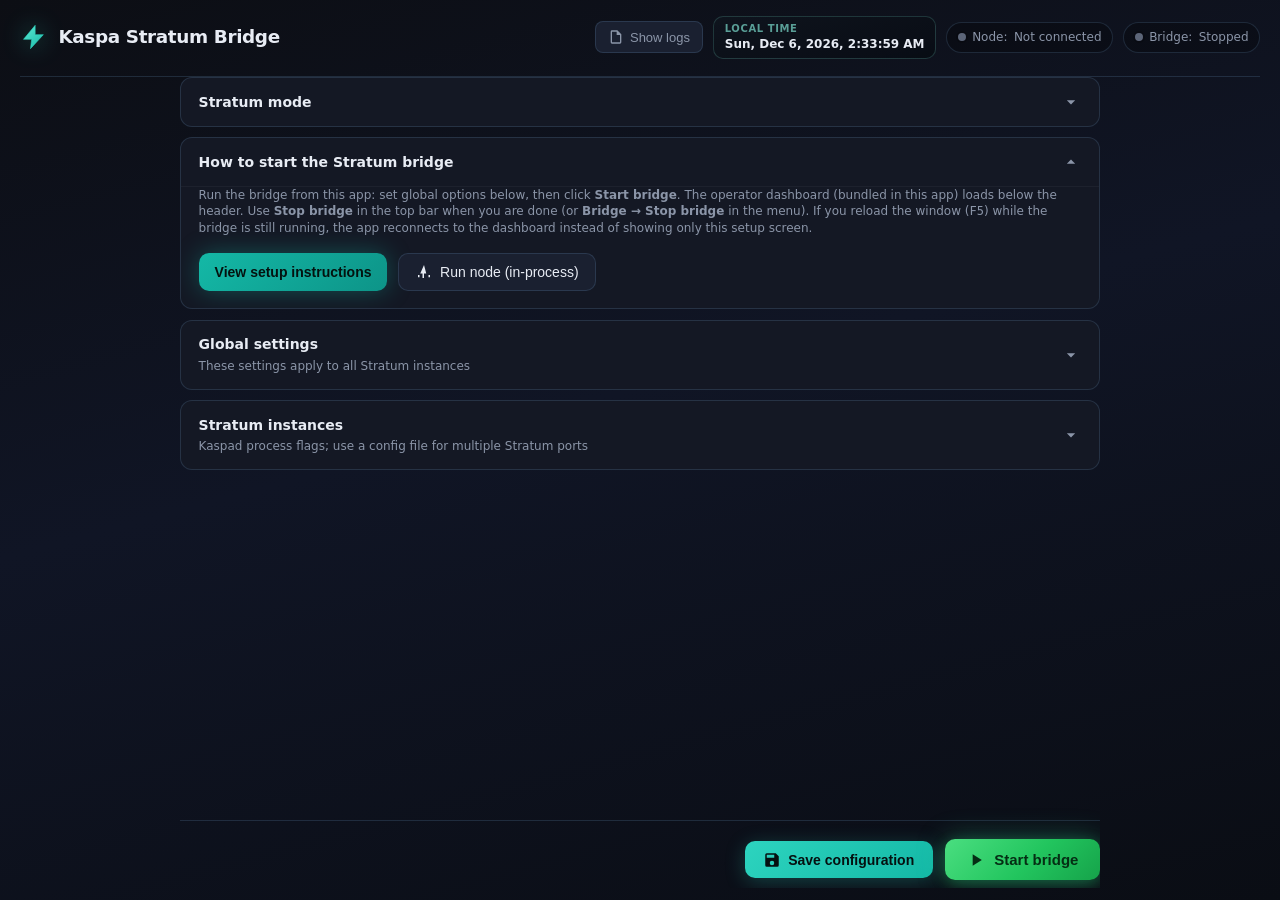
==== bridge-tauri/ui/index.html @ bdf2c0bd "Add BridgeGUI: Tauri desktop shell and bridge operator dashboard - Introduce bridge-tauri/ (Tauri ap" ====
<!DOCTYPE html>
<html lang="en">
<head>
  <meta charset="utf-8" />
  <meta name="viewport" content="width=device-width, initial-scale=1" />
  <title>RKStratum Bridge</title>
  <style>
    :root {
      --bg-deep: #0c0e14;
      --bg-panel: #141824;
      --bg-elevated: #1a2030;
      --border: rgba(100, 140, 180, 0.22);
      --text: #e8ecf4;
      --muted: #8b95a8;
      --teal: #2dd4bf;
      --teal-dim: rgba(45, 212, 191, 0.15);
      --green: #34d399;
      --green-glow: rgba(52, 211, 153, 0.35);
      --gray-dot: #5c6578;
      --err: #f87171;
      --radius: 12px;
    }
    * { box-sizing: border-box; }
    html, body { margin: 0; height: 100%; }
    body {
      font-family: "Segoe UI", system-ui, -apple-system, sans-serif;
      background: linear-gradient(165deg, var(--bg-deep) 0%, #101525 45%, #0a0d14 100%);
      color: var(--text);
      font-size: 14px;
      line-height: 1.45;
    }

    #shell {
      display: none;
      flex-direction: column;
      height: 100vh;
      padding: 0 1.25rem 0.75rem;
      box-sizing: border-box;
    }
    #view-setup {
      flex: 1;
      display: flex;
      flex-direction: column;
      overflow: auto;
      min-height: 0;
      max-width: 920px;
      width: 100%;
      margin: 0 auto;
      padding-bottom: 0.5rem;
    }
    #view-setup main { flex: 1; }
    #view-dashboard {
      display: none;
      flex: 1;
      flex-direction: column;
      min-height: 0;
      margin-top: 0.35rem;
    }
    #view-dashboard.is-visible {
      display: flex;
    }
    #dashFrame {
      flex: 1;
      width: 100%;
      min-height: 240px;
      border: 1px solid var(--border);
      border-radius: var(--radius);
      background: #05060a;
    }
    .running-chrome {
      display: none;
      align-items: center;
      gap: 0.5rem;
      flex-wrap: wrap;
    }
    .running-chrome.is-visible { display: flex; }
    .setup-hidden { display: none !important; }
    .btn-danger {
      display: inline-flex;
      align-items: center;
      gap: 0.35rem;
      padding: 0.45rem 0.85rem;
      border-radius: 8px;
      border: 1px solid rgba(248, 113, 113, 0.45);
      background: linear-gradient(135deg, #7f1d1d 0%, #450a0a 100%);
      color: #fecaca;
      font-size: 13px;
      font-weight: 600;
      cursor: pointer;
    }
    .btn-danger:hover { filter: brightness(1.08); }
    .btn-danger:disabled { opacity: 0.55; cursor: not-allowed; }

    /* Header */
    .top-bar {
      display: flex;
      align-items: center;
      justify-content: space-between;
      gap: 1rem;
      padding: 1rem 0 1.1rem;
      flex-wrap: wrap;
      border-bottom: 1px solid var(--border);
    }
    .brand {
      display: flex;
      align-items: center;
      gap: 0.65rem;
    }
    .brand svg { flex-shrink: 0; filter: drop-shadow(0 0 12px rgba(45, 212, 191, 0.45)); }
    .brand h1 {
      margin: 0;
      font-size: 1.15rem;
      font-weight: 600;
      letter-spacing: -0.02em;
    }
    .top-actions {
      display: flex;
      align-items: center;
      gap: 0.65rem;
      flex-wrap: wrap;
    }
    .btn-ghost {
      display: inline-flex;
      align-items: center;
      gap: 0.4rem;
      padding: 0.45rem 0.75rem;
      border-radius: 8px;
      border: 1px solid var(--border);
      background: var(--bg-elevated);
      color: var(--muted);
      font-size: 13px;
      cursor: pointer;
      transition: border-color 0.15s, color 0.15s;
    }
    .btn-ghost:hover { border-color: rgba(45, 212, 191, 0.4); color: var(--text); }
    .status-pill {
      display: inline-flex;
      align-items: center;
      gap: 0.4rem;
      font-size: 12px;
      color: var(--muted);
      padding: 0.35rem 0.65rem;
      border-radius: 999px;
      background: rgba(0, 0, 0, 0.25);
      border: 1px solid var(--border);
    }
    .status-pill .dot {
      width: 8px; height: 8px;
      border-radius: 50%;
      background: var(--gray-dot);
      box-shadow: 0 0 0 2px rgba(0,0,0,0.2);
    }
    .status-pill.on .dot {
      background: var(--green);
      box-shadow: 0 0 10px var(--green-glow);
    }
    .status-pill.warn .dot { background: #fbbf24; }

    /* Local time (next to Show logs) */
    .shell-local-time {
      display: inline-flex;
      flex-direction: column;
      align-items: flex-start;
      gap: 0.12rem;
      padding: 0.35rem 0.65rem;
      border-radius: 10px;
      border: 1px solid rgba(112, 199, 186, 0.22);
      background: linear-gradient(165deg, rgba(15, 21, 30, 0.88) 0%, rgba(8, 12, 20, 0.94) 100%);
      min-width: 0;
      line-height: 1.25;
    }
    .shell-local-time .shell-local-time__label {
      font-size: 10px;
      font-weight: 600;
      letter-spacing: 0.06em;
      text-transform: uppercase;
      color: rgba(112, 199, 186, 0.78);
    }
    .shell-local-time .shell-local-time__value {
      font-size: 12px;
      font-weight: 600;
      color: var(--text);
      font-variant-numeric: tabular-nums;
    }

    /* Log drawer */
    .log-drawer {
      display: none;
      margin: 0 0 1rem;
      padding: 1rem 1.1rem;
      border-radius: var(--radius);
      background: var(--bg-panel);
      border: 1px solid var(--border);
      font-size: 13px;
      color: var(--muted);
    }
    .log-drawer.open { display: block; }
    .log-drawer p { margin: 0 0 0.65rem; }
    .log-drawer .btn-row { display: flex; flex-wrap: wrap; gap: 0.5rem; margin-top: 0.5rem; }

    /* Collapsible cards */
    main { flex: 1; display: flex; flex-direction: column; gap: 0.65rem; min-height: 0; }
    details.card {
      border-radius: var(--radius);
      background: var(--bg-panel);
      border: 1px solid var(--border);
      overflow: hidden;
    }
    details.card summary {
      list-style: none;
      display: flex;
      align-items: center;
      justify-content: space-between;
      gap: 0.75rem;
      padding: 0.85rem 1.1rem;
      cursor: pointer;
      user-select: none;
      font-weight: 600;
      font-size: 14px;
    }
    details.card summary::-webkit-details-marker { display: none; }
    .summary-left { display: flex; flex-direction: column; gap: 0.2rem; text-align: left; }
    .summary-sub { font-weight: 400; font-size: 12px; color: var(--muted); }
    .chev {
      width: 1.25rem; height: 1.25rem;
      color: var(--muted);
      transition: transform 0.2s ease;
      flex-shrink: 0;
    }
    details.card[open] .chev { transform: rotate(180deg); }
    .card-body { padding: 0 1.1rem 1.1rem; border-top: 1px solid rgba(255,255,255,0.04); }

    label { display: block; font-size: 12px; color: var(--muted); margin-bottom: 0.35rem; }
    .field { margin-bottom: 0.85rem; }
    input[type="text"], select, textarea {
      width: 100%;
      background: var(--bg-deep);
      color: var(--text);
      border: 1px solid var(--border);
      border-radius: 8px;
      padding: 0.5rem 0.65rem;
      font-size: 14px;
    }
    textarea {
      min-height: 5.5rem;
      font-family: ui-monospace, "Cascadia Code", Consolas, monospace;
      font-size: 12px;
      resize: vertical;
    }
    .row { display: flex; align-items: center; gap: 0.5rem; flex-wrap: wrap; }
    .row input[type="checkbox"] { width: auto; }
    .hint { font-size: 12px; color: var(--muted); margin-top: 0.35rem; line-height: 1.4; }

    .cta-row { display: flex; flex-wrap: wrap; gap: 0.65rem; margin-top: 0.5rem; }
    .btn-teal {
      display: inline-flex;
      align-items: center;
      gap: 0.45rem;
      padding: 0.55rem 1rem;
      border-radius: 10px;
      border: none;
      font-size: 14px;
      font-weight: 600;
      cursor: pointer;
      background: linear-gradient(135deg, #14b8a6 0%, #0d9488 100%);
      color: #04120f;
      box-shadow: 0 0 24px rgba(20, 184, 166, 0.35);
    }
    .btn-teal:hover { filter: brightness(1.06); }
    .btn-muted {
      display: inline-flex;
      align-items: center;
      gap: 0.45rem;
      padding: 0.55rem 1rem;
      border-radius: 10px;
      border: 1px solid var(--border);
      background: var(--bg-elevated);
      color: var(--text);
      font-size: 14px;
      font-weight: 500;
      cursor: pointer;
    }
    .btn-muted:hover { border-color: rgba(148, 163, 184, 0.35); }

    /* Footer */
    .footer-bar {
      display: flex;
      justify-content: flex-end;
      align-items: center;
      gap: 0.75rem;
      flex-wrap: wrap;
      padding: 1.15rem 0 0;
      margin-top: auto;
      border-top: 1px solid var(--border);
    }
    .btn-save {
      display: inline-flex;
      align-items: center;
      gap: 0.45rem;
      padding: 0.6rem 1.15rem;
      border-radius: 10px;
      border: none;
      font-size: 14px;
      font-weight: 600;
      cursor: pointer;
      background: linear-gradient(135deg, #2dd4bf 0%, #14b8a6 100%);
      color: #051010;
      box-shadow: 0 4px 20px rgba(45, 212, 191, 0.25);
    }
    .btn-start {
      display: inline-flex;
      align-items: center;
      gap: 0.5rem;
      padding: 0.65rem 1.35rem;
      border-radius: 10px;
      border: none;
      font-size: 15px;
      font-weight: 700;
      cursor: pointer;
      background: linear-gradient(135deg, #4ade80 0%, #22c55e 55%, #16a34a 100%);
      color: #052e14;
      box-shadow: 0 0 28px var(--green-glow), 0 4px 14px rgba(22, 163, 74, 0.35);
    }
    .btn-start:disabled { opacity: 0.5; cursor: not-allowed; filter: grayscale(0.3); }

    #err {
      margin-top: 0.75rem;
      padding: 0.65rem 0.85rem;
      border-radius: 8px;
      background: rgba(248, 113, 113, 0.12);
      border: 1px solid rgba(248, 113, 113, 0.35);
      color: var(--err);
      font-size: 13px;
      display: none;
      white-space: pre-wrap;
    }
    #err.show { display: block; }

    #toast {
      position: fixed;
      bottom: 1.5rem;
      left: 50%;
      transform: translateX(-50%) translateY(120%);
      padding: 0.55rem 1.1rem;
      border-radius: 999px;
      background: var(--bg-elevated);
      border: 1px solid var(--border);
      color: var(--text);
      font-size: 13px;
      opacity: 0;
      transition: transform 0.25s ease, opacity 0.25s ease;
      z-index: 100;
      pointer-events: none;
    }
    #toast.show {
      transform: translateX(-50%) translateY(0);
      opacity: 1;
    }

    #loader {
      text-align: center;
      max-width: 28rem;
      margin: 5rem auto;
      line-height: 1.6;
    }
    #loader p { margin: 0.4rem 0; color: var(--muted); }
    .loader-title { color: var(--text) !important; font-size: 1.05rem; }
  </style>
</head>
<body>
  <div id="shell">
    <header class="top-bar">
      <div class="brand">
        <svg width="28" height="28" viewBox="0 0 24 24" fill="none" aria-hidden="true">
          <path d="M13 2L3 14h7l-1 8 11-12h-7l0-8z" fill="url(#g)" stroke="#2dd4bf" stroke-width="0.5"/>
          <defs><linearGradient id="g" x1="3" y1="2" x2="21" y2="22" gradientUnits="userSpaceOnUse">
            <stop stop-color="#5eead4"/><stop offset="1" stop-color="#14b8a6"/>
          </linearGradient></defs>
        </svg>
        <h1>Kaspa Stratum Bridge</h1>
      </div>
      <div class="top-actions">
        <button type="button" class="btn-ghost" id="btnLogs" title="Toggle log hints">
          <svg width="16" height="16" viewBox="0 0 24 24" fill="currentColor"><path d="M14 2H6a2 2 0 0 0-2 2v16a2 2 0 0 0 2 2h12a2 2 0 0 0 2-2V8l-6-6zm4 18H6V4h7v5h5v11z"/></svg>
          Show logs
        </button>
        <div class="shell-local-time" role="status" aria-live="polite" title="Your local time">
          <span class="shell-local-time__label">Local time</span>
          <span class="shell-local-time__value" id="shellLocalTime">—</span>
        </div>
        <span class="status-pill" id="pillNode"><span class="dot"></span> Node: <span id="txtNode">Not connected</span></span>
        <span class="status-pill" id="pillBridge"><span class="dot"></span> Bridge: <span id="txtBridge">Stopped</span></span>
        <div class="running-chrome" id="runningChrome">
          <button type="button" class="btn-danger" id="btnStop" title="Stop the embedded bridge process">
            <svg width="14" height="14" viewBox="0 0 24 24" fill="currentColor" aria-hidden="true"><path d="M6 6h12v12H6z"/></svg>
            Stop bridge
          </button>
        </div>
      </div>
    </header>

    <div class="log-drawer" id="logDrawer">
      <p>Bridge output is printed to the developer console when you run <code>cargo tauri dev</code>. With a release build, enable <code>log_to_file</code> in your config to capture logs on disk.</p>
      <div class="btn-row">
        <button type="button" class="btn-muted" id="btnRevealExe">Open executable folder</button>
      </div>
    </div>

    <div id="view-setup">
    <main>
      <details class="card" id="detStratum">
        <summary>
          <span class="summary-left">Stratum mode</span>
          <svg class="chev" viewBox="0 0 24 24" fill="currentColor"><path d="M7 10l5 5 5-5z"/></svg>
        </summary>
        <div class="card-body">
          <div class="field row">
            <input type="checkbox" id="testnet" />
            <label for="testnet" style="margin:0">Testnet</label>
          </div>
          <p class="hint">Use testnet for development. Mainnet is the default when this is off and your config does not override it.</p>
        </div>
      </details>

      <details class="card" id="detHow" open>
        <summary>
          <span class="summary-left">How to start the Stratum bridge</span>
          <svg class="chev" viewBox="0 0 24 24" fill="currentColor"><path d="M7 10l5 5 5-5z"/></svg>
        </summary>
        <div class="card-body">
          <p class="hint" style="margin-top:0;margin-bottom:1rem">
            Run the bridge from this app: set global options below, then click <strong>Start bridge</strong>. The operator dashboard (bundled in this app) loads below the header. Use <strong>Stop bridge</strong> in the top bar when you are done (or <strong>Bridge → Stop bridge</strong> in the menu). If you reload the window (<kbd>F5</kbd>) while the bridge is still running, the app reconnects to the dashboard instead of showing only this setup screen.
          </p>
          <div class="cta-row">
            <button type="button" class="btn-teal" id="btnDocs">
              View setup instructions
            </button>
            <button type="button" class="btn-muted" id="btnRunNode">
              <svg width="18" height="18" viewBox="0 0 24 24" fill="currentColor" aria-hidden="true">
                <path d="M12 2.5L7 14h3v6h2v-6h3L12 2.5zM6 16H4v3h2v-3zm14 0h-2v3h2v-3z"/>
              </svg>
              Run node (in-process)
            </button>
          </div>
        </div>
      </details>

      <details class="card" id="detGlobal">
        <summary>
          <span class="summary-left">
            Global settings
            <span class="summary-sub">These settings apply to all Stratum instances</span>
          </span>
          <svg class="chev" viewBox="0 0 24 24" fill="currentColor"><path d="M7 10l5 5 5-5z"/></svg>
        </summary>
        <div class="card-body">
          <div class="field">
            <label for="config">Config file (optional)</label>
            <input type="text" id="config" autocomplete="off" placeholder="Path to config.yaml" />
            <p class="hint" id="configHint"></p>
          </div>
          <div class="field">
            <label for="nodeMode">Node mode</label>
            <select id="nodeMode">
              <option value="">From config / default</option>
              <option value="external">External kaspad (RPC)</option>
              <option value="inprocess">In-process kaspad</option>
            </select>
          </div>
          <div class="field">
            <label for="appdir">App data directory (optional)</label>
            <input type="text" id="appdir" autocomplete="off" placeholder="Kaspa node data dir" />
            <p class="hint" id="appdirHint"></p>
          </div>
          <div class="field">
            <label for="coinbase">Coinbase tag suffix (optional)</label>
            <input type="text" id="coinbase" autocomplete="off" />
          </div>
        </div>
      </details>

      <details class="card" id="detInstances">
        <summary>
          <span class="summary-left">
            Stratum instances
            <span class="summary-sub">Kaspad process flags; use a config file for multiple Stratum ports</span>
          </span>
          <svg class="chev" viewBox="0 0 24 24" fill="currentColor"><path d="M7 10l5 5 5-5z"/></svg>
        </summary>
        <div class="card-body">
          <div class="field">
            <label for="kaspadArgs">Kaspad arguments (optional)</label>
            <textarea id="kaspadArgs" placeholder="Passed after `--` for in-process kaspad, e.g.&#10;--utxoindex&#10;--rpclisten=127.0.0.1:16110"></textarea>
            <p class="hint">One token per line or space-separated. For several Stratum listeners and per-port difficulty, define <code>instances</code> in <code>config.yaml</code>.</p>
          </div>
        </div>
      </details>
    </main>

    <footer class="footer-bar">
      <button type="button" class="btn-save" id="btnSave">
        <svg width="18" height="18" viewBox="0 0 24 24" fill="currentColor"><path d="M17 3H5a2 2 0 0 0-2 2v14a2 2 0 0 0 2 2h14a2 2 0 0 0 2-2V7l-4-4zm-5 16a3 3 0 1 1 0-6 3 3 0 0 1 0 6zm3-10H5V5h10v4z"/></svg>
        Save configuration
      </button>
      <button type="button" class="btn-start" id="start">
        <svg width="20" height="20" viewBox="0 0 24 24" fill="currentColor"><path d="M8 5v14l11-7z"/></svg>
        Start bridge
      </button>
    </footer>
    <div id="err"></div>
    </div>

    <div id="view-dashboard">
      <iframe id="dashFrame" title="Bridge operator dashboard"></iframe>
    </div>
  </div>

  <div id="loader">
    <p class="loader-title" id="msg">Loading…</p>
    <p id="loaderErr" style="display:none;color:var(--err);font-size:13px;margin-top:0.75rem;"></p>
  </div>
  <div id="toast" role="status" aria-live="polite"></div>

  <script>
    const LS_KEY = 'rkstratumBridgeDesktopSetupV1';
    const invoke = (cmd, args) => window.__TAURI__?.invoke?.(cmd, args);

    let chromeWired = false;
    let lastDashboardUrl;

    function tickShellLocalTime() {
      const el = document.getElementById('shellLocalTime');
      if (!el) return;
      try {
        el.textContent = new Date().toLocaleString('en-US', {
          weekday: 'short',
          year: 'numeric',
          month: 'short',
          day: 'numeric',
          hour: 'numeric',
          minute: '2-digit',
          second: '2-digit',
          hour12: true,
        });
      } catch {
        el.textContent = new Date().toLocaleString();
      }
    }

    /** Header actions shared by setup and dashboard (incl. Stop bridge — requires staying on the Tauri page). */
    function wireChrome() {
      if (chromeWired) return;
      chromeWired = true;
      document.getElementById('btnLogs').addEventListener('click', () => {
        document.getElementById('logDrawer').classList.toggle('open');
      });
      document.getElementById('btnRevealExe').addEventListener('click', () => {
        invoke('reveal_exe_directory').catch((e) => alert(String(e)));
      });
      document.getElementById('btnStop').addEventListener('click', async () => {
        const b = document.getElementById('btnStop');
        b.disabled = true;
        try {
          await invoke('stop_bridge');
        } catch (e) {
          alert(String(e));
          b.disabled = false;
          return;
        }
        document.getElementById('dashFrame').src = 'about:blank';
        document.getElementById('view-dashboard').classList.remove('is-visible');
        document.getElementById('view-setup').classList.remove('setup-hidden');
        document.getElementById('runningChrome').classList.remove('is-visible');
        b.disabled = false;
        startStatusPoll();
      });
    }

    function parseKaspadExtra(text) {
      const t = text.trim();
      if (!t) return [];
      const lines = t.split(/\r?\n/).map((l) => l.trim()).filter(Boolean);
      if (lines.length > 1) return lines.flatMap((line) => line.split(/\s+/).filter(Boolean));
      return t.split(/\s+/).filter(Boolean);
    }

    function collectDto() {
      return {
        config: document.getElementById('config').value.trim() || null,
        testnet: document.getElementById('testnet').checked,
        nodeMode: document.getElementById('nodeMode').value || null,
        appdir: document.getElementById('appdir').value.trim() || null,
        coinbaseTagSuffix: document.getElementById('coinbase').value.trim() || null,
        kaspadExtraArgs: parseKaspadExtra(document.getElementById('kaspadArgs').value),
      };
    }

    function applySaved() {
      try {
        const raw = localStorage.getItem(LS_KEY);
        if (!raw) return;
        const o = JSON.parse(raw);
        if (o.config != null) document.getElementById('config').value = o.config;
        if (typeof o.testnet === 'boolean') document.getElementById('testnet').checked = o.testnet;
        if (o.nodeMode != null) document.getElementById('nodeMode').value = o.nodeMode;
        if (o.appdir != null) document.getElementById('appdir').value = o.appdir;
        if (o.coinbase != null) document.getElementById('coinbase').value = o.coinbase;
        if (o.kaspadArgs != null) document.getElementById('kaspadArgs').value = o.kaspadArgs;
      } catch (_) { /* ignore */ }
    }

    function saveConfiguration() {
      const o = {
        config: document.getElementById('config').value,
        testnet: document.getElementById('testnet').checked,
        nodeMode: document.getElementById('nodeMode').value,
        appdir: document.getElementById('appdir').value,
        coinbase: document.getElementById('coinbase').value,
        kaspadArgs: document.getElementById('kaspadArgs').value,
      };
      localStorage.setItem(LS_KEY, JSON.stringify(o));
      const t = document.getElementById('toast');
      t.textContent = 'Configuration saved';
      t.classList.add('show');
      setTimeout(() => t.classList.remove('show'), 2200);
    }

    function updateStatusPills(bridgeRunning) {
      const pillB = document.getElementById('pillBridge');
      const pillN = document.getElementById('pillNode');
      const txtB = document.getElementById('txtBridge');
      const txtN = document.getElementById('txtNode');
      if (bridgeRunning) {
        txtB.textContent = 'Running';
        pillB.classList.add('on');
        txtN.textContent = 'Connected';
        pillN.classList.add('on');
      } else {
        txtB.textContent = 'Stopped';
        pillB.classList.remove('on');
        txtN.textContent = 'Not connected';
        pillN.classList.remove('on');
      }
    }

    let statusTimer;
    function startStatusPoll() {
      if (statusTimer) clearInterval(statusTimer);
      const tick = async () => {
        try {
          const on = await invoke('bridge_is_running');
          updateStatusPills(!!on);
        } catch (_) { /* ignore */ }
      };
      tick();
      statusTimer = setInterval(tick, 1500);
    }
    function stopStatusPoll() {
      if (statusTimer) clearInterval(statusTimer);
    }

    /** Vendored operator UI (`bridge-tauri/ui/dashboard/*`) + `?api=` bridge HTTP origin for JSON APIs. */
    function dashboardEmbedSrc(dashboardHttpUrl) {
      const origin = new URL(dashboardHttpUrl).origin;
      return (
        'dashboard/index.html?api=' +
        encodeURIComponent(origin) +
        '&embeddedChrome=1'
      );
    }

    function showRunningDashboard(dashboardHttpUrl) {
      lastDashboardUrl = dashboardHttpUrl;
      document.getElementById('loader').style.display = 'none';
      document.getElementById('shell').style.display = 'flex';
      document.getElementById('view-setup').classList.add('setup-hidden');
      document.getElementById('view-dashboard').classList.add('is-visible');
      document.getElementById('runningChrome').classList.add('is-visible');
      document.getElementById('dashFrame').src = dashboardEmbedSrc(dashboardHttpUrl);
      wireChrome();
      startStatusPoll();
    }

    async function connectCliMode() {
      const msg = document.getElementById('msg');
      const errEl = document.getElementById('loaderErr');
      startStatusPoll();
      let url = 'http://127.0.0.1:3030/';
      try {
        url = await invoke('dashboard_default_url');
      } catch (e) {
        errEl.style.display = 'block';
        errEl.textContent = String(e && e.message ? e.message : e);
        msg.textContent = 'Could not read dashboard URL.';
        stopStatusPoll();
        return;
      }
      showRunningDashboard(url);
    }

    function showErr(text) {
      const errBox = document.getElementById('err');
      errBox.textContent = text;
      errBox.classList.add('show');
    }
    function hideErr() {
      const errBox = document.getElementById('err');
      errBox.classList.remove('show');
    }

    async function runGui() {
      document.getElementById('loader').style.display = 'none';
      document.getElementById('shell').style.display = 'flex';
      wireChrome();
      startStatusPoll();

      const d = await invoke('gui_defaults');
      applySaved();
      if (d.configPath && !document.getElementById('config').value) {
        document.getElementById('config').value = d.configPath;
        document.getElementById('configHint').textContent =
          'Found config.yaml next to the executable. You can change or clear this path.';
      }
      if (d.suggestedAppdir) {
        const ad = document.getElementById('appdir');
        if (!ad.value) ad.placeholder = d.suggestedAppdir;
        document.getElementById('appdirHint').textContent =
          'Suggested: ' + d.suggestedAppdir;
      }

      document.getElementById('btnDocs').addEventListener('click', () => {
        invoke('open_bridge_documentation').catch((e) => alert(String(e)));
      });
      document.getElementById('btnRunNode').addEventListener('click', () => {
        document.getElementById('nodeMode').value = 'inprocess';
        document.getElementById('detGlobal').open = true;
        document.getElementById('detInstances').open = true;
        document.getElementById('detGlobal').scrollIntoView({ behavior: 'smooth', block: 'start' });
      });
      document.getElementById('btnSave').addEventListener('click', saveConfiguration);

      const btn = document.getElementById('start');
      btn.addEventListener('click', async () => {
        hideErr();
        btn.disabled = true;
        const dto = collectDto();
        try {
          const url = await invoke('start_bridge', { dto });
          showRunningDashboard(url);
        } catch (e) {
          document.getElementById('loader').style.display = 'none';
          document.getElementById('shell').style.display = 'flex';
          showErr(String(e && e.message ? e.message : e));
          startStatusPoll();
        } finally {
          btn.disabled = false;
        }
      });
    }

    tickShellLocalTime();
    setInterval(tickShellLocalTime, 1000);

    (async () => {
      const msg = document.getElementById('msg');
      try {
        const alreadyRunning = await invoke('bridge_is_running');
        if (alreadyRunning) {
          let url;
          try {
            url = await invoke('dashboard_default_url');
          } catch (e) {
            document.getElementById('loaderErr').style.display = 'block';
            document.getElementById('loaderErr').textContent = String(e && e.message ? e.message : e);
            msg.textContent = 'Could not read dashboard URL.';
            return;
          }
          showRunningDashboard(url);
          return;
        }

        const cli = await invoke('is_cli_mode');
        if (cli) {
          msg.textContent = 'Command-line mode: starting dashboard…';
          await connectCliMode();
        } else {
          msg.textContent = '';
          await runGui();
        }
      } catch (e) {
        document.getElementById('loaderErr').style.display = 'block';
        document.getElementById('loaderErr').textContent = String(e && e.message ? e.message : e);
        msg.textContent = 'Tauri API unavailable.';
      }
    })();
  </script>
</body>
</html>
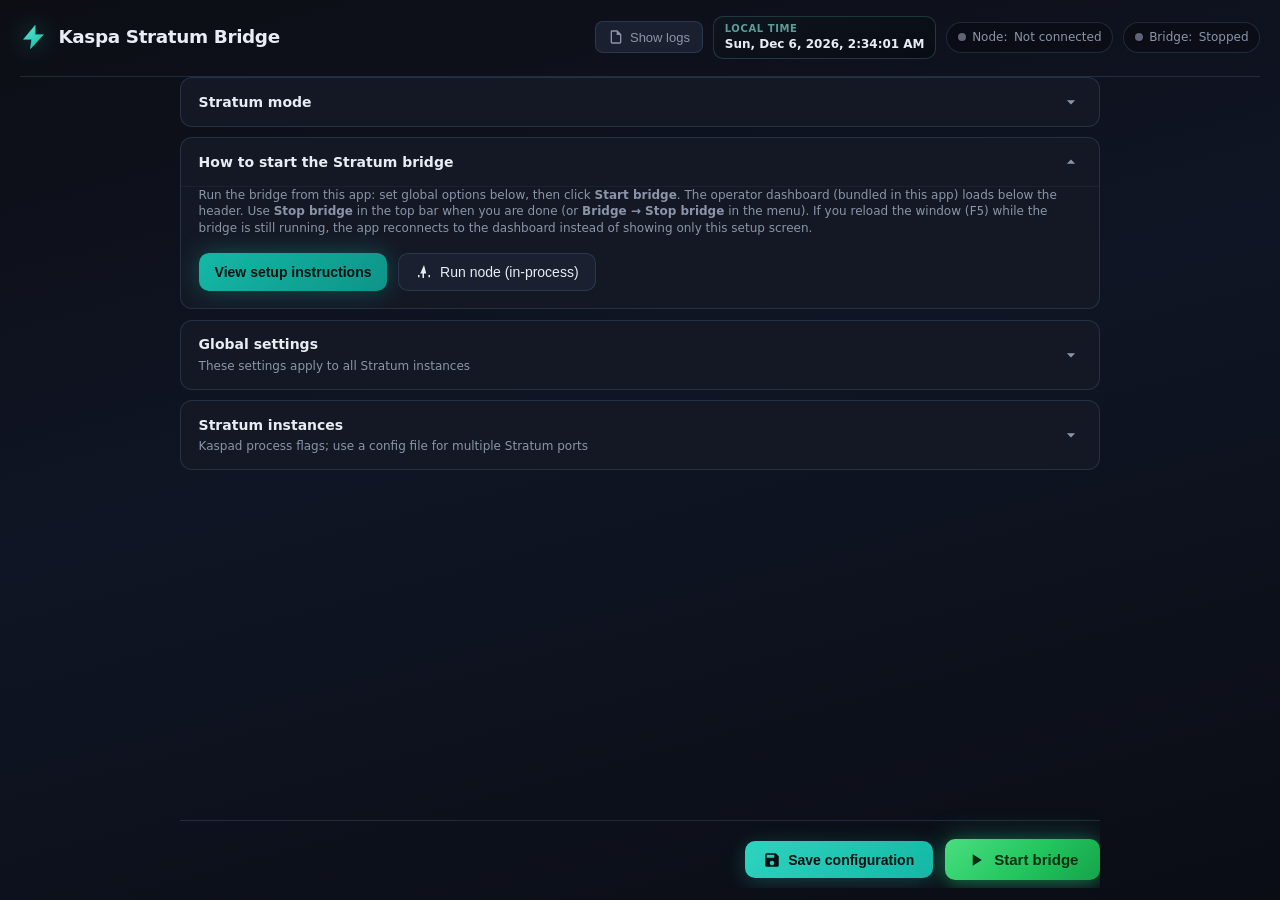
==== commit ae374b43: "Updates deploy, so it builds, logo fix for desktop build, Ui fix," ====
--- a/bridge-tauri/ui/index.html
+++ b/bridge-tauri/ui/index.html
@@ -197,6 +197,28 @@
     .log-drawer.open { display: block; }
     .log-drawer p { margin: 0 0 0.65rem; }
     .log-drawer .btn-row { display: flex; flex-wrap: wrap; gap: 0.5rem; margin-top: 0.5rem; }
+    .log-path {
+      margin: 0.25rem 0 0.65rem;
+      font-size: 11px;
+      color: var(--muted);
+      font-family: ui-monospace, "Cascadia Code", Consolas, monospace;
+      word-break: break-all;
+    }
+    .log-stream {
+      margin-top: 0.55rem;
+      border-radius: 8px;
+      border: 1px solid var(--border);
+      background: #0b0f17;
+      max-height: 42vh;
+      overflow: auto;
+      padding: 0.6rem 0.7rem;
+      font-family: ui-monospace, "Cascadia Code", Consolas, monospace;
+      font-size: 11px;
+      line-height: 1.4;
+      color: #dbe5f4;
+      white-space: pre-wrap;
+      word-break: break-word;
+    }
 
     /* Collapsible cards */
     main { flex: 1; display: flex; flex-direction: column; gap: 0.65rem; min-height: 0; }
@@ -250,6 +272,47 @@
     .row { display: flex; align-items: center; gap: 0.5rem; flex-wrap: wrap; }
     .row input[type="checkbox"] { width: auto; }
     .hint { font-size: 12px; color: var(--muted); margin-top: 0.35rem; line-height: 1.4; }
+    .toggle-row {
+      display: grid;
+      grid-template-columns: repeat(auto-fit, minmax(220px, 1fr));
+      gap: 0.7rem;
+      margin-bottom: 0.85rem;
+    }
+    .toggle-field {
+      background: rgba(255, 255, 255, 0.02);
+      border: 1px solid rgba(100, 140, 180, 0.22);
+      border-radius: 10px;
+      padding: 0.55rem 0.6rem 0.6rem;
+    }
+    .toggle-label {
+      font-size: 12px;
+      color: var(--muted);
+      margin-bottom: 0.4rem;
+      display: block;
+    }
+    .toggle-segment {
+      display: inline-flex;
+      border: 1px solid var(--border);
+      border-radius: 999px;
+      overflow: hidden;
+      background: #0f1420;
+    }
+    .toggle-segment button {
+      border: 0;
+      background: transparent;
+      color: var(--muted);
+      padding: 0.32rem 0.6rem;
+      font-size: 12px;
+      cursor: pointer;
+    }
+    .toggle-segment button + button {
+      border-left: 1px solid rgba(100, 140, 180, 0.22);
+    }
+    .toggle-segment button.is-active {
+      color: #04120f;
+      background: linear-gradient(135deg, #5eead4 0%, #14b8a6 100%);
+      font-weight: 700;
+    }
 
     .cta-row { display: flex; flex-wrap: wrap; gap: 0.65rem; margin-top: 0.5rem; }
     .btn-teal {
@@ -400,7 +463,9 @@
     </header>
 
     <div class="log-drawer" id="logDrawer">
-      <p>Bridge output is printed to the developer console when you run <code>cargo tauri dev</code>. With a release build, enable <code>log_to_file</code> in your config to capture logs on disk.</p>
+      <p>Live bridge logs (IBD/sync/progress/accepted blocks) stream below while the bridge is running.</p>
+      <div class="log-path" id="logPath">Log file: —</div>
+      <div class="log-stream" id="logStream">Waiting for log output...</div>
       <div class="btn-row">
         <button type="button" class="btn-muted" id="btnRevealExe">Open executable folder</button>
       </div>
@@ -476,6 +541,86 @@
             <label for="coinbase">Coinbase tag suffix (optional)</label>
             <input type="text" id="coinbase" autocomplete="off" />
           </div>
+          <div class="field">
+            <label for="kaspadAddress">Kaspad RPC address (optional)</label>
+            <input type="text" id="kaspadAddress" autocomplete="off" placeholder="127.0.0.1:16110" />
+          </div>
+          <div class="field">
+            <label for="webDashboardPort">Web dashboard port (optional)</label>
+            <input type="text" id="webDashboardPort" autocomplete="off" placeholder=":3030 or 0.0.0.0:3030" />
+          </div>
+          <div class="field">
+            <label for="healthCheckPort">Health check port (optional)</label>
+            <input type="text" id="healthCheckPort" autocomplete="off" placeholder=":8080" />
+          </div>
+          <div class="field">
+            <label for="blockWaitTimeMs">Block wait time (ms, optional)</label>
+            <input type="text" id="blockWaitTimeMs" autocomplete="off" placeholder="1000" />
+          </div>
+          <div class="field">
+            <label for="sharesPerMin">Shares per minute target (optional)</label>
+            <input type="text" id="sharesPerMin" autocomplete="off" placeholder="30" />
+          </div>
+          <div class="field">
+            <label for="extranonceSize">Extranonce size (optional)</label>
+            <input type="text" id="extranonceSize" autocomplete="off" placeholder="2" />
+          </div>
+          <div class="toggle-row">
+            <div class="toggle-field">
+              <span class="toggle-label">Print stats</span>
+              <input type="hidden" id="printStats" value="" />
+              <div class="toggle-segment" data-bool-target="printStats">
+                <button type="button" data-bool-value="">Default</button>
+                <button type="button" data-bool-value="true">Enable</button>
+                <button type="button" data-bool-value="false">Disable</button>
+              </div>
+            </div>
+            <div class="toggle-field">
+              <span class="toggle-label">Log to file</span>
+              <input type="hidden" id="logToFile" value="" />
+              <div class="toggle-segment" data-bool-target="logToFile">
+                <button type="button" data-bool-value="">Default</button>
+                <button type="button" data-bool-value="true">Enable</button>
+                <button type="button" data-bool-value="false">Disable</button>
+              </div>
+            </div>
+            <div class="toggle-field">
+              <span class="toggle-label">Var diff</span>
+              <input type="hidden" id="varDiff" value="" />
+              <div class="toggle-segment" data-bool-target="varDiff">
+                <button type="button" data-bool-value="">Default</button>
+                <button type="button" data-bool-value="true">Enable</button>
+                <button type="button" data-bool-value="false">Disable</button>
+              </div>
+            </div>
+            <div class="toggle-field">
+              <span class="toggle-label">Var diff stats</span>
+              <input type="hidden" id="varDiffStats" value="" />
+              <div class="toggle-segment" data-bool-target="varDiffStats">
+                <button type="button" data-bool-value="">Default</button>
+                <button type="button" data-bool-value="true">Enable</button>
+                <button type="button" data-bool-value="false">Disable</button>
+              </div>
+            </div>
+            <div class="toggle-field">
+              <span class="toggle-label">Pow2 clamp</span>
+              <input type="hidden" id="pow2Clamp" value="" />
+              <div class="toggle-segment" data-bool-target="pow2Clamp">
+                <button type="button" data-bool-value="">Default</button>
+                <button type="button" data-bool-value="true">Enable</button>
+                <button type="button" data-bool-value="false">Disable</button>
+              </div>
+            </div>
+            <div class="toggle-field">
+              <span class="toggle-label">Approximate geo lookup</span>
+              <input type="hidden" id="approximateGeoLookup" value="" />
+              <div class="toggle-segment" data-bool-target="approximateGeoLookup">
+                <button type="button" data-bool-value="">Default</button>
+                <button type="button" data-bool-value="true">Enable</button>
+                <button type="button" data-bool-value="false">Disable</button>
+              </div>
+            </div>
+          </div>
         </div>
       </details>
 
@@ -527,6 +672,9 @@
 
     let chromeWired = false;
     let lastDashboardUrl;
+    let logPollTimer = null;
+    let logCursor = 0;
+    let logPath = '';
 
     function tickShellLocalTime() {
       const el = document.getElementById('shellLocalTime');
@@ -552,7 +700,13 @@
       if (chromeWired) return;
       chromeWired = true;
       document.getElementById('btnLogs').addEventListener('click', () => {
-        document.getElementById('logDrawer').classList.toggle('open');
+        const drawer = document.getElementById('logDrawer');
+        const isOpen = drawer.classList.toggle('open');
+        if (isOpen) {
+          startLogPolling(true);
+        } else {
+          stopLogPolling();
+        }
       });
       document.getElementById('btnRevealExe').addEventListener('click', () => {
         invoke('reveal_exe_directory').catch((e) => alert(String(e)));
@@ -576,12 +730,100 @@
       });
     }
 
+    async function pollLogs(initial = false) {
+      const stream = document.getElementById('logStream');
+      const pathEl = document.getElementById('logPath');
+      if (!stream || !pathEl) return;
+      try {
+        const res = await invoke('bridge_log_tail', {
+          req: { cursor: logCursor, maxBytes: 65536 },
+        });
+        if (!res) return;
+        if (!res.path) {
+          if (initial) stream.textContent = 'No bridge log file found yet. Start bridge and wait for first log line.';
+          pathEl.textContent = 'Log file: —';
+          return;
+        }
+        if (res.path !== logPath) {
+          logPath = res.path;
+          logCursor = 0;
+          stream.textContent = '';
+        }
+        pathEl.textContent = `Log file: ${res.path}`;
+        const chunk = String(res.text || '');
+        if (chunk) {
+          stream.textContent += chunk;
+          if (stream.textContent.length > 200000) {
+            stream.textContent = stream.textContent.slice(-180000);
+          }
+          stream.scrollTop = stream.scrollHeight;
+        } else if (!stream.textContent.trim()) {
+          stream.textContent = 'Waiting for log output...';
+        }
+        logCursor = Number(res.cursor || logCursor);
+      } catch (e) {
+        if (initial) stream.textContent = `Log stream unavailable: ${String(e && e.message ? e.message : e)}`;
+      }
+    }
+
+    function startLogPolling(initial = false) {
+      if (logPollTimer) clearInterval(logPollTimer);
+      pollLogs(initial);
+      logPollTimer = setInterval(() => pollLogs(false), 1000);
+    }
+
+    function stopLogPolling() {
+      if (logPollTimer) clearInterval(logPollTimer);
+      logPollTimer = null;
+    }
+
     function parseKaspadExtra(text) {
       const t = text.trim();
       if (!t) return [];
       const lines = t.split(/\r?\n/).map((l) => l.trim()).filter(Boolean);
       if (lines.length > 1) return lines.flatMap((line) => line.split(/\s+/).filter(Boolean));
       return t.split(/\s+/).filter(Boolean);
+    }
+
+    function parseOptionalInt(raw, fieldLabel) {
+      const s = String(raw || '').trim();
+      if (!s) return null;
+      const n = Number(s);
+      if (!Number.isFinite(n) || n < 0 || !Number.isInteger(n)) {
+        throw new Error(`${fieldLabel} must be a non-negative integer`);
+      }
+      return n;
+    }
+
+    function readTriState(id) {
+      const v = (document.getElementById(id)?.value || '').trim().toLowerCase();
+      if (!v) return null;
+      if (v === 'true') return true;
+      if (v === 'false') return false;
+      return null;
+    }
+
+    function setTriState(id, value) {
+      const hidden = document.getElementById(id);
+      if (!hidden) return;
+      const normalized = value == null ? '' : (value ? 'true' : 'false');
+      hidden.value = normalized;
+      const group = document.querySelector(`.toggle-segment[data-bool-target="${id}"]`);
+      if (!group) return;
+      Array.from(group.querySelectorAll('button[data-bool-value]')).forEach((btn) => {
+        btn.classList.toggle('is-active', btn.getAttribute('data-bool-value') === normalized);
+      });
+    }
+
+    function wireBooleanToggles() {
+      document.querySelectorAll('.toggle-segment[data-bool-target]').forEach((group) => {
+        const target = group.getAttribute('data-bool-target');
+        if (!target) return;
+        group.querySelectorAll('button[data-bool-value]').forEach((btn) => {
+          btn.addEventListener('click', () => setTriState(target, btn.getAttribute('data-bool-value')));
+        });
+        setTriState(target, document.getElementById(target)?.value || '');
+      });
     }
 
     function collectDto() {
@@ -591,6 +833,18 @@
         nodeMode: document.getElementById('nodeMode').value || null,
         appdir: document.getElementById('appdir').value.trim() || null,
         coinbaseTagSuffix: document.getElementById('coinbase').value.trim() || null,
+        kaspadAddress: document.getElementById('kaspadAddress').value.trim() || null,
+        blockWaitTimeMs: parseOptionalInt(document.getElementById('blockWaitTimeMs').value, 'Block wait time'),
+        printStats: readTriState('printStats'),
+        logToFile: readTriState('logToFile'),
+        healthCheckPort: document.getElementById('healthCheckPort').value.trim() || null,
+        webDashboardPort: document.getElementById('webDashboardPort').value.trim() || null,
+        varDiff: readTriState('varDiff'),
+        sharesPerMin: parseOptionalInt(document.getElementById('sharesPerMin').value, 'Shares per minute'),
+        varDiffStats: readTriState('varDiffStats'),
+        extranonceSize: parseOptionalInt(document.getElementById('extranonceSize').value, 'Extranonce size'),
+        pow2Clamp: readTriState('pow2Clamp'),
+        approximateGeoLookup: readTriState('approximateGeoLookup'),
         kaspadExtraArgs: parseKaspadExtra(document.getElementById('kaspadArgs').value),
       };
     }
@@ -605,6 +859,18 @@
         if (o.nodeMode != null) document.getElementById('nodeMode').value = o.nodeMode;
         if (o.appdir != null) document.getElementById('appdir').value = o.appdir;
         if (o.coinbase != null) document.getElementById('coinbase').value = o.coinbase;
+        if (o.kaspadAddress != null) document.getElementById('kaspadAddress').value = o.kaspadAddress;
+        if (o.blockWaitTimeMs != null) document.getElementById('blockWaitTimeMs').value = o.blockWaitTimeMs;
+        if (o.healthCheckPort != null) document.getElementById('healthCheckPort').value = o.healthCheckPort;
+        if (o.webDashboardPort != null) document.getElementById('webDashboardPort').value = o.webDashboardPort;
+        if (o.sharesPerMin != null) document.getElementById('sharesPerMin').value = o.sharesPerMin;
+        if (o.extranonceSize != null) document.getElementById('extranonceSize').value = o.extranonceSize;
+        setTriState('printStats', o.printStats);
+        setTriState('logToFile', o.logToFile);
+        setTriState('varDiff', o.varDiff);
+        setTriState('varDiffStats', o.varDiffStats);
+        setTriState('pow2Clamp', o.pow2Clamp);
+        setTriState('approximateGeoLookup', o.approximateGeoLookup);
         if (o.kaspadArgs != null) document.getElementById('kaspadArgs').value = o.kaspadArgs;
       } catch (_) { /* ignore */ }
     }
@@ -616,6 +882,18 @@
         nodeMode: document.getElementById('nodeMode').value,
         appdir: document.getElementById('appdir').value,
         coinbase: document.getElementById('coinbase').value,
+        kaspadAddress: document.getElementById('kaspadAddress').value,
+        blockWaitTimeMs: document.getElementById('blockWaitTimeMs').value,
+        healthCheckPort: document.getElementById('healthCheckPort').value,
+        webDashboardPort: document.getElementById('webDashboardPort').value,
+        sharesPerMin: document.getElementById('sharesPerMin').value,
+        extranonceSize: document.getElementById('extranonceSize').value,
+        printStats: document.getElementById('printStats').value,
+        logToFile: document.getElementById('logToFile').value,
+        varDiff: document.getElementById('varDiff').value,
+        varDiffStats: document.getElementById('varDiffStats').value,
+        pow2Clamp: document.getElementById('pow2Clamp').value,
+        approximateGeoLookup: document.getElementById('approximateGeoLookup').value,
         kaspadArgs: document.getElementById('kaspadArgs').value,
       };
       localStorage.setItem(LS_KEY, JSON.stringify(o));
@@ -715,6 +993,7 @@
       startStatusPoll();
 
       const d = await invoke('gui_defaults');
+      wireBooleanToggles();
       applySaved();
       if (d.configPath && !document.getElementById('config').value) {
         document.getElementById('config').value = d.configPath;
@@ -743,8 +1022,8 @@
       btn.addEventListener('click', async () => {
         hideErr();
         btn.disabled = true;
-        const dto = collectDto();
         try {
+          const dto = collectDto();
           const url = await invoke('start_bridge', { dto });
           showRunningDashboard(url);
         } catch (e) {
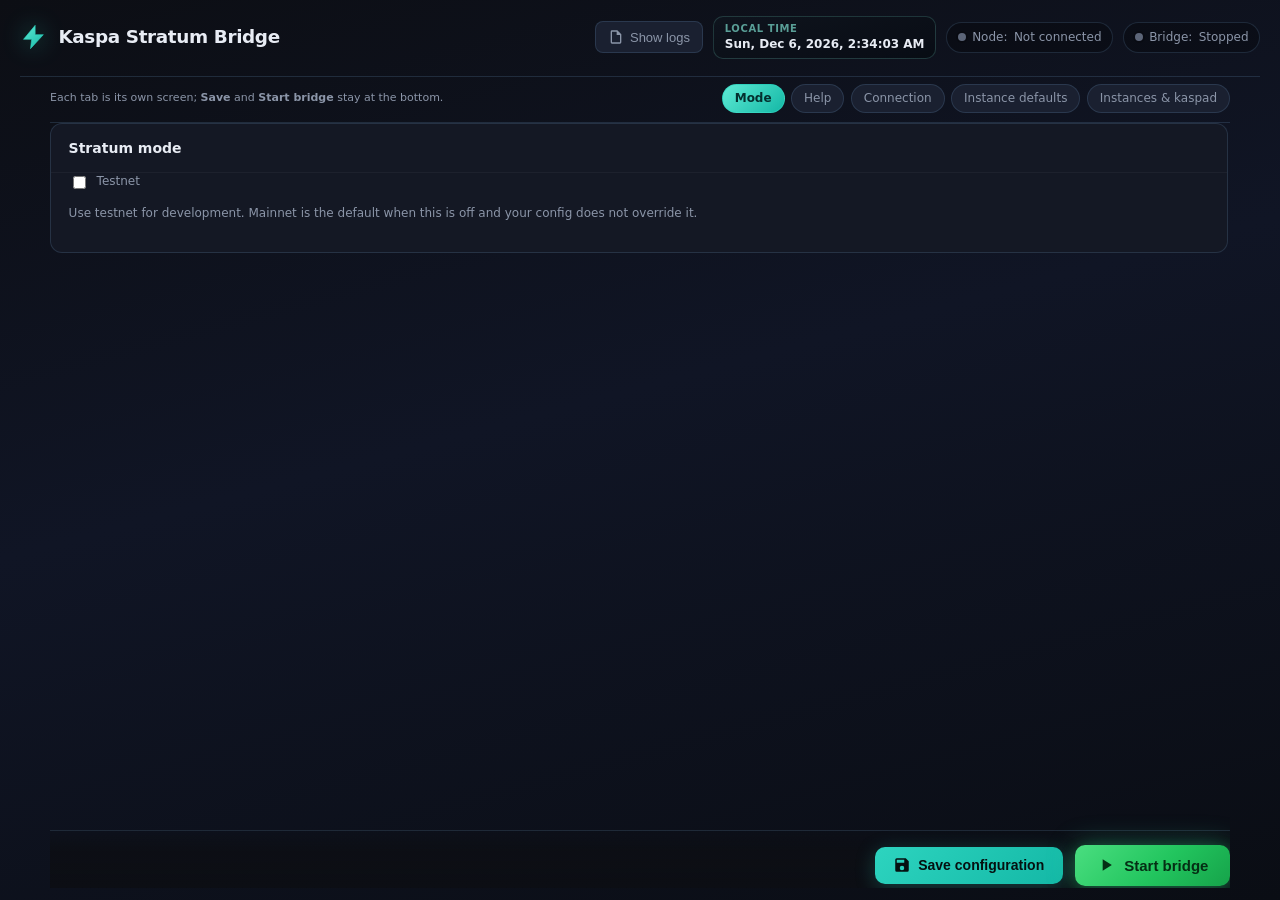
==== commit b02ef2a4: "updates" ====
--- a/bridge-tauri/ui/index.html
+++ b/bridge-tauri/ui/index.html
@@ -41,14 +41,70 @@
       flex: 1;
       display: flex;
       flex-direction: column;
-      overflow: auto;
       min-height: 0;
-      max-width: 920px;
+      max-width: 1180px;
       width: 100%;
       margin: 0 auto;
-      padding-bottom: 0.5rem;
-    }
-    #view-setup main { flex: 1; }
+      overflow: hidden;
+    }
+    /* Scroll forms here so Save / Start stay visible (no hunting with Tab). */
+    .setup-main {
+      flex: 1;
+      min-height: 0;
+      overflow-x: hidden;
+      overflow-y: auto;
+      padding: 0 0.15rem 0.5rem 0;
+      scroll-behavior: smooth;
+    }
+    .setup-section-nav {
+      flex-shrink: 0;
+      display: flex;
+      flex-wrap: wrap;
+      align-items: center;
+      gap: 0.4rem;
+      padding: 0.45rem 0 0.6rem;
+      border-bottom: 1px solid var(--border);
+    }
+    .setup-section-nav .setup-nav-hint {
+      flex: 1 1 100%;
+      font-size: 11px;
+      color: var(--muted);
+      line-height: 1.35;
+      margin: 0;
+      order: -1;
+      padding-bottom: 0.2rem;
+    }
+    @media (min-width: 720px) {
+      .setup-section-nav .setup-nav-hint {
+        flex: 1 1 auto;
+        order: 0;
+        padding-bottom: 0;
+        margin-right: 0.35rem;
+      }
+    }
+    .setup-nav-btn {
+      padding: 0.38rem 0.75rem;
+      border-radius: 999px;
+      border: 1px solid var(--border);
+      background: var(--bg-elevated);
+      color: var(--muted);
+      font-size: 12px;
+      font-weight: 500;
+      cursor: pointer;
+      font-family: inherit;
+    }
+    .setup-nav-btn:hover {
+      color: var(--text);
+      border-color: rgba(45, 212, 191, 0.35);
+    }
+    .setup-nav-btn.is-active {
+      color: #042f2e;
+      background: linear-gradient(135deg, #5eead4 0%, #14b8a6 100%);
+      border-color: rgba(45, 212, 191, 0.55);
+      font-weight: 600;
+    }
+    .setup-nav-btn[data-setup-jump="detCpu"] { display: none; }
+    .setup-nav-btn[data-setup-jump="detCpu"].is-cpu-nav-visible { display: inline-block; }
     #view-dashboard {
       display: none;
       flex: 1;
@@ -222,11 +278,45 @@
 
     /* Collapsible cards */
     main { flex: 1; display: flex; flex-direction: column; gap: 0.65rem; min-height: 0; }
+    .setup-grid {
+      display: grid;
+      gap: 0.85rem 1.1rem;
+      grid-template-columns: 1fr;
+    }
+    @media (min-width: 960px) {
+      .setup-grid { grid-template-columns: 1fr 1fr; }
+      .setup-grid .field.span-2 { grid-column: 1 / -1; }
+    }
+    .field-grid-3 {
+      display: grid;
+      gap: 0.75rem;
+      grid-template-columns: 1fr;
+    }
+    @media (min-width: 720px) {
+      .field-grid-3 { grid-template-columns: repeat(3, minmax(0, 1fr)); }
+    }
+    .field-grid-2 {
+      display: grid;
+      gap: 0.75rem;
+      grid-template-columns: 1fr;
+    }
+    @media (min-width: 640px) {
+      .field-grid-2 { grid-template-columns: repeat(2, minmax(0, 1fr)); }
+    }
+    .section-label {
+      font-size: 11px;
+      font-weight: 700;
+      letter-spacing: 0.08em;
+      text-transform: uppercase;
+      color: rgba(112, 199, 186, 0.85);
+      margin: 0.35rem 0 0.15rem;
+    }
     details.card {
       border-radius: var(--radius);
       background: var(--bg-panel);
       border: 1px solid var(--border);
       overflow: hidden;
+      scroll-margin-top: 0.6rem;
     }
     details.card summary {
       list-style: none;
@@ -250,6 +340,20 @@
       flex-shrink: 0;
     }
     details.card[open] .chev { transform: rotate(180deg); }
+    /* Nav pills = one full “page”; inactive sections are removed from layout (not just collapsed). */
+    .setup-main.setup-pages-mode > details.setup-page:not(.is-setup-active) {
+      display: none !important;
+    }
+    .setup-main.setup-pages-mode > details.setup-page.is-setup-active {
+      display: block;
+    }
+    .setup-main.setup-pages-mode > details.setup-page.is-setup-active > summary {
+      cursor: default;
+      pointer-events: none;
+    }
+    .setup-main.setup-pages-mode > details.setup-page.is-setup-active .chev {
+      display: none;
+    }
     .card-body { padding: 0 1.1rem 1.1rem; border-top: 1px solid rgba(255,255,255,0.04); }
 
     label { display: block; font-size: 12px; color: var(--muted); margin-bottom: 0.35rem; }
@@ -267,51 +371,163 @@
       min-height: 5.5rem;
       font-family: ui-monospace, "Cascadia Code", Consolas, monospace;
       font-size: 12px;
+      line-height: 1.45;
       resize: vertical;
     }
+    textarea#kaspadArgs { min-height: 7rem; }
     .row { display: flex; align-items: center; gap: 0.5rem; flex-wrap: wrap; }
     .row input[type="checkbox"] { width: auto; }
     .hint { font-size: 12px; color: var(--muted); margin-top: 0.35rem; line-height: 1.4; }
-    .toggle-row {
+    /* Paired columns (reference: node address + block wait with checkboxes below) */
+    .form-pairs {
       display: grid;
-      grid-template-columns: repeat(auto-fit, minmax(220px, 1fr));
-      gap: 0.7rem;
-      margin-bottom: 0.85rem;
-    }
-    .toggle-field {
-      background: rgba(255, 255, 255, 0.02);
-      border: 1px solid rgba(100, 140, 180, 0.22);
+      gap: 1rem 1.25rem;
+      grid-template-columns: 1fr;
+    }
+    @media (min-width: 720px) {
+      .form-pairs { grid-template-columns: 1fr 1fr; }
+    }
+    .form-pair { display: flex; flex-direction: column; gap: 0.5rem; min-width: 0; }
+    .form-pair > label:first-of-type {
+      font-size: 13px;
+      font-weight: 600;
+      color: var(--text);
+      margin-bottom: 0;
+    }
+    .check-line {
+      display: inline-flex;
+      align-items: center;
+      gap: 0.5rem;
+      margin-top: 0.15rem;
+      font-size: 13px;
+      color: var(--text);
+      cursor: pointer;
+      user-select: none;
+    }
+    .check-line input[type="checkbox"] {
+      width: 1.05rem;
+      height: 1.05rem;
+      accent-color: var(--teal);
+      border-radius: 4px;
+      cursor: pointer;
+    }
+    .check-grid {
+      display: grid;
+      gap: 0.65rem 1.25rem;
+      grid-template-columns: 1fr;
+      margin-top: 0.5rem;
+    }
+    @media (min-width: 720px) {
+      .check-grid { grid-template-columns: 1fr 1fr; }
+    }
+    .check-grid .check-line { margin-top: 0; }
+
+    /* Stratum instance list (reference: rows + Edit / Remove) */
+    .instances-toolbar {
+      display: flex;
+      flex-wrap: wrap;
+      align-items: center;
+      justify-content: space-between;
+      gap: 0.65rem;
+      margin-bottom: 0.75rem;
+    }
+    .btn-add-instance {
+      display: inline-flex;
+      align-items: center;
+      gap: 0.35rem;
+      padding: 0.45rem 0.95rem;
       border-radius: 10px;
-      padding: 0.55rem 0.6rem 0.6rem;
-    }
-    .toggle-label {
+      border: none;
+      font-size: 13px;
+      font-weight: 600;
+      cursor: pointer;
+      font-family: inherit;
+      color: #042f2e;
+      background: linear-gradient(135deg, #5eead4 0%, #14b8a6 100%);
+      box-shadow: 0 0 18px rgba(45, 212, 191, 0.25);
+    }
+    .btn-add-instance:hover { filter: brightness(1.06); }
+    .instance-list { display: flex; flex-direction: column; gap: 0.55rem; }
+    .instance-row {
+      display: grid;
+      grid-template-columns: 1fr auto;
+      gap: 0.65rem 0.75rem;
+      align-items: start;
+      padding: 0.75rem 0.85rem;
+      border-radius: 10px;
+      border: 1px solid var(--border);
+      background: rgba(0, 0, 0, 0.22);
+    }
+    @media (max-width: 640px) {
+      .instance-row { grid-template-columns: 1fr; }
+    }
+    .instance-row-title {
+      font-weight: 600;
+      font-size: 14px;
+      color: var(--text);
+      margin-bottom: 0.35rem;
+    }
+    .instance-meta {
+      display: flex;
+      flex-wrap: wrap;
+      gap: 0.65rem 1rem;
+      font-size: 13px;
+      color: var(--muted);
+    }
+    .instance-meta em {
+      font-style: normal;
+      font-weight: 600;
+      color: var(--teal);
+      margin-right: 0.25rem;
+    }
+    .instance-row-actions {
+      display: flex;
+      flex-wrap: wrap;
+      gap: 0.45rem;
+      justify-content: flex-end;
+    }
+    .btn-instance {
+      display: inline-flex;
+      align-items: center;
+      gap: 0.3rem;
+      padding: 0.38rem 0.65rem;
+      border-radius: 8px;
       font-size: 12px;
+      font-weight: 600;
+      cursor: pointer;
+      font-family: inherit;
+      border: 1px solid var(--border);
+      background: var(--bg-elevated);
+      color: var(--text);
+    }
+    .btn-instance--edit { border-color: rgba(251, 146, 60, 0.45); color: #fdba74; }
+    .btn-instance--edit:hover { background: rgba(251, 146, 60, 0.12); }
+    .btn-instance--remove { border-color: rgba(248, 113, 113, 0.45); color: #fca5a5; }
+    .btn-instance--remove:hover { background: rgba(248, 113, 113, 0.1); }
+    .instance-row-edit {
+      grid-column: 1 / -1;
+      display: none;
+      gap: 0.55rem;
+      padding-top: 0.5rem;
+      border-top: 1px solid rgba(255, 255, 255, 0.06);
+    }
+    .instance-row--editing .instance-row-view { display: none; }
+    .instance-row--editing .instance-row-edit { display: grid; }
+    .instance-row-edit .field { margin-bottom: 0; }
+    @media (min-width: 560px) {
+      .instance-row-edit {
+        grid-template-columns: repeat(3, minmax(0, 1fr)) auto;
+        align-items: end;
+      }
+      .instance-row-edit .instance-edit-actions { grid-column: 4; display: flex; flex-direction: column; gap: 0.35rem; }
+    }
+    .instance-empty {
+      padding: 1rem;
+      text-align: center;
       color: var(--muted);
-      margin-bottom: 0.4rem;
-      display: block;
-    }
-    .toggle-segment {
-      display: inline-flex;
-      border: 1px solid var(--border);
-      border-radius: 999px;
-      overflow: hidden;
-      background: #0f1420;
-    }
-    .toggle-segment button {
-      border: 0;
-      background: transparent;
-      color: var(--muted);
-      padding: 0.32rem 0.6rem;
-      font-size: 12px;
-      cursor: pointer;
-    }
-    .toggle-segment button + button {
-      border-left: 1px solid rgba(100, 140, 180, 0.22);
-    }
-    .toggle-segment button.is-active {
-      color: #04120f;
-      background: linear-gradient(135deg, #5eead4 0%, #14b8a6 100%);
-      font-weight: 700;
+      font-size: 13px;
+      border-radius: 10px;
+      border: 1px dashed rgba(100, 140, 180, 0.35);
     }
 
     .cta-row { display: flex; flex-wrap: wrap; gap: 0.65rem; margin-top: 0.5rem; }
@@ -345,16 +561,18 @@
     }
     .btn-muted:hover { border-color: rgba(148, 163, 184, 0.35); }
 
-    /* Footer */
+    /* Footer — pinned to bottom of setup view */
     .footer-bar {
+      flex-shrink: 0;
       display: flex;
       justify-content: flex-end;
       align-items: center;
       gap: 0.75rem;
       flex-wrap: wrap;
-      padding: 1.15rem 0 0;
-      margin-top: auto;
+      padding: 0.85rem 0 0.15rem;
+      margin-top: 0;
       border-top: 1px solid var(--border);
+      background: linear-gradient(180deg, rgba(12, 14, 20, 0.2) 0%, rgba(12, 14, 20, 0.92) 35%, var(--bg-deep) 100%);
     }
     .btn-save {
       display: inline-flex;
@@ -387,7 +605,8 @@
     .btn-start:disabled { opacity: 0.5; cursor: not-allowed; filter: grayscale(0.3); }
 
     #err {
-      margin-top: 0.75rem;
+      flex-shrink: 0;
+      margin-top: 0.35rem;
       padding: 0.65rem 0.85rem;
       border-radius: 8px;
       background: rgba(248, 113, 113, 0.12);
@@ -472,8 +691,17 @@
     </div>
 
     <div id="view-setup">
-    <main>
-      <details class="card" id="detStratum">
+    <nav class="setup-section-nav" aria-label="Setup sections">
+      <p class="setup-nav-hint">Each tab is its own screen; <strong>Save</strong> and <strong>Start bridge</strong> stay at the bottom.</p>
+      <button type="button" class="setup-nav-btn is-active" data-setup-jump="detStratum">Mode</button>
+      <button type="button" class="setup-nav-btn" data-setup-jump="detHow">Help</button>
+      <button type="button" class="setup-nav-btn" data-setup-jump="detGlobal">Connection</button>
+      <button type="button" class="setup-nav-btn" data-setup-jump="detInstanceDefaults">Instance defaults</button>
+      <button type="button" class="setup-nav-btn" data-setup-jump="detCpu" id="setupNavCpu">CPU miner</button>
+      <button type="button" class="setup-nav-btn" data-setup-jump="detInstances">Instances &amp; kaspad</button>
+    </nav>
+    <main class="setup-main setup-pages-mode" id="setupScroll">
+      <details class="card setup-page is-setup-active" id="detStratum" open>
         <summary>
           <span class="summary-left">Stratum mode</span>
           <svg class="chev" viewBox="0 0 24 24" fill="currentColor"><path d="M7 10l5 5 5-5z"/></svg>
@@ -487,14 +715,14 @@
         </div>
       </details>
 
-      <details class="card" id="detHow" open>
+      <details class="card setup-page" id="detHow">
         <summary>
           <span class="summary-left">How to start the Stratum bridge</span>
           <svg class="chev" viewBox="0 0 24 24" fill="currentColor"><path d="M7 10l5 5 5-5z"/></svg>
         </summary>
         <div class="card-body">
           <p class="hint" style="margin-top:0;margin-bottom:1rem">
-            Run the bridge from this app: set global options below, then click <strong>Start bridge</strong>. The operator dashboard (bundled in this app) loads below the header. Use <strong>Stop bridge</strong> in the top bar when you are done (or <strong>Bridge → Stop bridge</strong> in the menu). If you reload the window (<kbd>F5</kbd>) while the bridge is still running, the app reconnects to the dashboard instead of showing only this setup screen.
+            Run the bridge from this app: set global options on the <strong>Connection</strong> tab, then click <strong>Start bridge</strong>. The operator dashboard (bundled in this app) loads below the header. Use <strong>Stop bridge</strong> in the top bar when you are done (or <strong>Bridge → Stop bridge</strong> in the menu). If you reload the window (<kbd>F5</kbd>) while the bridge is still running, the app reconnects to the dashboard instead of showing only this setup screen.
           </p>
           <div class="cta-row">
             <button type="button" class="btn-teal" id="btnDocs">
@@ -510,20 +738,34 @@
         </div>
       </details>
 
-      <details class="card" id="detGlobal">
+      <details class="card setup-page" id="detGlobal">
         <summary>
           <span class="summary-left">
-            Global settings
+            Global Settings
             <span class="summary-sub">These settings apply to all Stratum instances</span>
           </span>
           <svg class="chev" viewBox="0 0 24 24" fill="currentColor"><path d="M7 10l5 5 5-5z"/></svg>
         </summary>
         <div class="card-body">
-          <div class="field">
+          <div class="field span-2">
             <label for="config">Config file (optional)</label>
             <input type="text" id="config" autocomplete="off" placeholder="Path to config.yaml" />
             <p class="hint" id="configHint"></p>
           </div>
+          <div class="form-pairs">
+            <div class="form-pair">
+              <label for="kaspadAddress">Kaspa node address</label>
+              <input type="text" id="kaspadAddress" autocomplete="off" placeholder="localhost:16110" />
+              <label class="check-line"><input type="checkbox" id="printStatsCb" /><span>Print statistics</span></label>
+            </div>
+            <div class="form-pair">
+              <label for="blockWaitTimeMs">Block wait time (ms)</label>
+              <input type="text" id="blockWaitTimeMs" autocomplete="off" placeholder="1000" />
+              <label class="check-line"><input type="checkbox" id="logToFileCb" /><span>Log to file</span></label>
+            </div>
+          </div>
+          <p class="hint" style="margin-top:0.35rem">Checkboxes pass <code>--flag true</code> when checked; leave unchecked to use your config file defaults (not “force false”).</p>
+          <div class="setup-grid" style="margin-top:1rem">
           <div class="field">
             <label for="nodeMode">Node mode</label>
             <select id="nodeMode">
@@ -542,10 +784,6 @@
             <input type="text" id="coinbase" autocomplete="off" />
           </div>
           <div class="field">
-            <label for="kaspadAddress">Kaspad RPC address (optional)</label>
-            <input type="text" id="kaspadAddress" autocomplete="off" placeholder="127.0.0.1:16110" />
-          </div>
-          <div class="field">
             <label for="webDashboardPort">Web dashboard port (optional)</label>
             <input type="text" id="webDashboardPort" autocomplete="off" placeholder=":3030 or 0.0.0.0:3030" />
           </div>
@@ -554,10 +792,6 @@
             <input type="text" id="healthCheckPort" autocomplete="off" placeholder=":8080" />
           </div>
           <div class="field">
-            <label for="blockWaitTimeMs">Block wait time (ms, optional)</label>
-            <input type="text" id="blockWaitTimeMs" autocomplete="off" placeholder="1000" />
-          </div>
-          <div class="field">
             <label for="sharesPerMin">Shares per minute target (optional)</label>
             <input type="text" id="sharesPerMin" autocomplete="off" placeholder="30" />
           </div>
@@ -565,83 +799,117 @@
             <label for="extranonceSize">Extranonce size (optional)</label>
             <input type="text" id="extranonceSize" autocomplete="off" placeholder="2" />
           </div>
-          <div class="toggle-row">
-            <div class="toggle-field">
-              <span class="toggle-label">Print stats</span>
-              <input type="hidden" id="printStats" value="" />
-              <div class="toggle-segment" data-bool-target="printStats">
-                <button type="button" data-bool-value="">Default</button>
-                <button type="button" data-bool-value="true">Enable</button>
-                <button type="button" data-bool-value="false">Disable</button>
-              </div>
+          </div>
+          <p class="section-label span-2">Single-instance CLI overrides</p>
+          <div class="field-grid-3 span-2">
+            <div class="field" style="margin-bottom:0">
+              <label for="stratumPort">Stratum listen port</label>
+              <input type="text" id="stratumPort" autocomplete="off" placeholder=":5555" />
             </div>
-            <div class="toggle-field">
-              <span class="toggle-label">Log to file</span>
-              <input type="hidden" id="logToFile" value="" />
-              <div class="toggle-segment" data-bool-target="logToFile">
-                <button type="button" data-bool-value="">Default</button>
-                <button type="button" data-bool-value="true">Enable</button>
-                <button type="button" data-bool-value="false">Disable</button>
-              </div>
+            <div class="field" style="margin-bottom:0">
+              <label for="promPort">Prometheus port</label>
+              <input type="text" id="promPort" autocomplete="off" placeholder=":2114" />
             </div>
-            <div class="toggle-field">
-              <span class="toggle-label">Var diff</span>
-              <input type="hidden" id="varDiff" value="" />
-              <div class="toggle-segment" data-bool-target="varDiff">
-                <button type="button" data-bool-value="">Default</button>
-                <button type="button" data-bool-value="true">Enable</button>
-                <button type="button" data-bool-value="false">Disable</button>
-              </div>
+            <div class="field" style="margin-bottom:0">
+              <label for="minShareDiff">Min share diff</label>
+              <input type="text" id="minShareDiff" autocomplete="off" placeholder="e.g. 8192" />
             </div>
-            <div class="toggle-field">
-              <span class="toggle-label">Var diff stats</span>
-              <input type="hidden" id="varDiffStats" value="" />
-              <div class="toggle-segment" data-bool-target="varDiffStats">
-                <button type="button" data-bool-value="">Default</button>
-                <button type="button" data-bool-value="true">Enable</button>
-                <button type="button" data-bool-value="false">Disable</button>
-              </div>
-            </div>
-            <div class="toggle-field">
-              <span class="toggle-label">Pow2 clamp</span>
-              <input type="hidden" id="pow2Clamp" value="" />
-              <div class="toggle-segment" data-bool-target="pow2Clamp">
-                <button type="button" data-bool-value="">Default</button>
-                <button type="button" data-bool-value="true">Enable</button>
-                <button type="button" data-bool-value="false">Disable</button>
-              </div>
-            </div>
-            <div class="toggle-field">
-              <span class="toggle-label">Approximate geo lookup</span>
-              <input type="hidden" id="approximateGeoLookup" value="" />
-              <div class="toggle-segment" data-bool-target="approximateGeoLookup">
-                <button type="button" data-bool-value="">Default</button>
-                <button type="button" data-bool-value="true">Enable</button>
-                <button type="button" data-bool-value="false">Disable</button>
-              </div>
-            </div>
+          </div>
+          <p class="hint span-2" style="margin-top:0">For several listeners, use the <strong>Instances &amp; kaspad</strong> tab. For explicit <code>false</code> flags, use <code>config.yaml</code>.</p>
+          <p class="section-label span-2" style="margin-top:0.75rem">Optional flags (enable via checkbox)</p>
+          <div class="check-grid span-2">
+            <label class="check-line"><input type="checkbox" id="varDiffCb" /><span>Variable difficulty</span></label>
+            <label class="check-line"><input type="checkbox" id="varDiffStatsCb" /><span>Variable difficulty stats</span></label>
+            <label class="check-line"><input type="checkbox" id="pow2ClampCb" /><span>Pow2 clamp</span></label>
+            <label class="check-line"><input type="checkbox" id="approximateGeoLookupCb" /><span>Approximate geo lookup</span></label>
           </div>
         </div>
       </details>
 
-      <details class="card" id="detInstances">
+      <details class="card setup-page" id="detInstanceDefaults">
         <summary>
           <span class="summary-left">
-            Stratum instances
-            <span class="summary-sub">Kaspad process flags; use a config file for multiple Stratum ports</span>
+            Instance CLI defaults
+            <span class="summary-sub">Optional <code>--instance-*</code> flags applied when starting extra listeners via <code>--instance</code></span>
           </span>
           <svg class="chev" viewBox="0 0 24 24" fill="currentColor"><path d="M7 10l5 5 5-5z"/></svg>
         </summary>
         <div class="card-body">
-          <div class="field">
+          <div class="field-grid-2">
+            <div class="field" style="margin-bottom:0">
+              <label for="instanceSharesPerMin">Instance shares/min (optional)</label>
+              <input type="text" id="instanceSharesPerMin" autocomplete="off" placeholder="30" />
+            </div>
+          </div>
+          <p class="hint" style="margin-top:0.65rem">Applied as <code>--instance-*</code> when you add extra listeners on the <strong>Instances &amp; kaspad</strong> tab.</p>
+          <div class="check-grid" style="margin-top:0.65rem">
+            <label class="check-line"><input type="checkbox" id="instanceLogToFileCb" /><span>Instance log to file</span></label>
+            <label class="check-line"><input type="checkbox" id="instanceVarDiffCb" /><span>Instance variable difficulty</span></label>
+            <label class="check-line"><input type="checkbox" id="instanceVarDiffStatsCb" /><span>Instance var diff stats</span></label>
+            <label class="check-line"><input type="checkbox" id="instancePow2ClampCb" /><span>Instance pow2 clamp</span></label>
+          </div>
+        </div>
+      </details>
+
+      <details class="card setup-page" id="detCpu" style="display:none">
+        <summary>
+          <span class="summary-left">
+            Internal CPU miner
+            <span class="summary-sub">Requires desktop built with <code>rkstratum_cpu_miner</code></span>
+          </span>
+          <svg class="chev" viewBox="0 0 24 24" fill="currentColor"><path d="M7 10l5 5 5-5z"/></svg>
+        </summary>
+        <div class="card-body">
+          <div class="field row">
+            <input type="checkbox" id="internalCpuMiner" />
+            <label for="internalCpuMiner" style="margin:0">Enable internal CPU miner</label>
+          </div>
+          <div class="field-grid-2">
+            <div class="field">
+              <label for="internalCpuMinerAddress">Mining address (required if enabled)</label>
+              <input type="text" id="internalCpuMinerAddress" autocomplete="off" />
+            </div>
+            <div class="field">
+              <label for="internalCpuMinerThreads">Threads (optional)</label>
+              <input type="text" id="internalCpuMinerThreads" autocomplete="off" />
+            </div>
+            <div class="field">
+              <label for="internalCpuMinerThrottleMs">Throttle ms (optional)</label>
+              <input type="text" id="internalCpuMinerThrottleMs" autocomplete="off" />
+            </div>
+            <div class="field">
+              <label for="internalCpuMinerTemplatePollMs">Template poll ms (optional)</label>
+              <input type="text" id="internalCpuMinerTemplatePollMs" autocomplete="off" />
+            </div>
+          </div>
+        </div>
+      </details>
+
+      <details class="card setup-page" id="detInstances">
+        <summary>
+          <span class="summary-left">
+            Stratum instances
+            <span class="summary-sub">Configure multiple mining ports with different difficulty settings</span>
+          </span>
+          <svg class="chev" viewBox="0 0 24 24" fill="currentColor"><path d="M7 10l5 5 5-5z"/></svg>
+        </summary>
+        <div class="card-body">
+          <div class="instances-toolbar">
+            <p class="hint" style="margin:0;flex:1;min-width:12rem">Each row becomes one <code>--instance</code> flag (port, difficulty, Prometheus).</p>
+            <button type="button" class="btn-add-instance" id="btnAddInstance">+ Add instance</button>
+          </div>
+          <div id="instanceList" class="instance-list" aria-live="polite"></div>
+          <textarea id="instances" style="display:none" aria-hidden="true"></textarea>
+          <div class="field" style="margin-top:1rem">
             <label for="kaspadArgs">Kaspad arguments (optional)</label>
             <textarea id="kaspadArgs" placeholder="Passed after `--` for in-process kaspad, e.g.&#10;--utxoindex&#10;--rpclisten=127.0.0.1:16110"></textarea>
-            <p class="hint">One token per line or space-separated. For several Stratum listeners and per-port difficulty, define <code>instances</code> in <code>config.yaml</code>.</p>
+            <p class="hint">One token per line or space-separated. Omit if you use external kaspad only.</p>
           </div>
         </div>
       </details>
     </main>
 
+    <div id="err"></div>
     <footer class="footer-bar">
       <button type="button" class="btn-save" id="btnSave">
         <svg width="18" height="18" viewBox="0 0 24 24" fill="currentColor"><path d="M17 3H5a2 2 0 0 0-2 2v14a2 2 0 0 0 2 2h14a2 2 0 0 0 2-2V7l-4-4zm-5 16a3 3 0 1 1 0-6 3 3 0 0 1 0 6zm3-10H5V5h10v4z"/></svg>
@@ -652,7 +920,6 @@
         Start bridge
       </button>
     </footer>
-    <div id="err"></div>
     </div>
 
     <div id="view-dashboard">
@@ -666,412 +933,6 @@
   </div>
   <div id="toast" role="status" aria-live="polite"></div>
 
-  <script>
-    const LS_KEY = 'rkstratumBridgeDesktopSetupV1';
-    const invoke = (cmd, args) => window.__TAURI__?.invoke?.(cmd, args);
-
-    let chromeWired = false;
-    let lastDashboardUrl;
-    let logPollTimer = null;
-    let logCursor = 0;
-    let logPath = '';
-
-    function tickShellLocalTime() {
-      const el = document.getElementById('shellLocalTime');
-      if (!el) return;
-      try {
-        el.textContent = new Date().toLocaleString('en-US', {
-          weekday: 'short',
-          year: 'numeric',
-          month: 'short',
-          day: 'numeric',
-          hour: 'numeric',
-          minute: '2-digit',
-          second: '2-digit',
-          hour12: true,
-        });
-      } catch {
-        el.textContent = new Date().toLocaleString();
-      }
-    }
-
-    /** Header actions shared by setup and dashboard (incl. Stop bridge — requires staying on the Tauri page). */
-    function wireChrome() {
-      if (chromeWired) return;
-      chromeWired = true;
-      document.getElementById('btnLogs').addEventListener('click', () => {
-        const drawer = document.getElementById('logDrawer');
-        const isOpen = drawer.classList.toggle('open');
-        if (isOpen) {
-          startLogPolling(true);
-        } else {
-          stopLogPolling();
-        }
-      });
-      document.getElementById('btnRevealExe').addEventListener('click', () => {
-        invoke('reveal_exe_directory').catch((e) => alert(String(e)));
-      });
-      document.getElementById('btnStop').addEventListener('click', async () => {
-        const b = document.getElementById('btnStop');
-        b.disabled = true;
-        try {
-          await invoke('stop_bridge');
-        } catch (e) {
-          alert(String(e));
-          b.disabled = false;
-          return;
-        }
-        document.getElementById('dashFrame').src = 'about:blank';
-        document.getElementById('view-dashboard').classList.remove('is-visible');
-        document.getElementById('view-setup').classList.remove('setup-hidden');
-        document.getElementById('runningChrome').classList.remove('is-visible');
-        b.disabled = false;
-        startStatusPoll();
-      });
-    }
-
-    async function pollLogs(initial = false) {
-      const stream = document.getElementById('logStream');
-      const pathEl = document.getElementById('logPath');
-      if (!stream || !pathEl) return;
-      try {
-        const res = await invoke('bridge_log_tail', {
-          req: { cursor: logCursor, maxBytes: 65536 },
-        });
-        if (!res) return;
-        if (!res.path) {
-          if (initial) stream.textContent = 'No bridge log file found yet. Start bridge and wait for first log line.';
-          pathEl.textContent = 'Log file: —';
-          return;
-        }
-        if (res.path !== logPath) {
-          logPath = res.path;
-          logCursor = 0;
-          stream.textContent = '';
-        }
-        pathEl.textContent = `Log file: ${res.path}`;
-        const chunk = String(res.text || '');
-        if (chunk) {
-          stream.textContent += chunk;
-          if (stream.textContent.length > 200000) {
-            stream.textContent = stream.textContent.slice(-180000);
-          }
-          stream.scrollTop = stream.scrollHeight;
-        } else if (!stream.textContent.trim()) {
-          stream.textContent = 'Waiting for log output...';
-        }
-        logCursor = Number(res.cursor || logCursor);
-      } catch (e) {
-        if (initial) stream.textContent = `Log stream unavailable: ${String(e && e.message ? e.message : e)}`;
-      }
-    }
-
-    function startLogPolling(initial = false) {
-      if (logPollTimer) clearInterval(logPollTimer);
-      pollLogs(initial);
-      logPollTimer = setInterval(() => pollLogs(false), 1000);
-    }
-
-    function stopLogPolling() {
-      if (logPollTimer) clearInterval(logPollTimer);
-      logPollTimer = null;
-    }
-
-    function parseKaspadExtra(text) {
-      const t = text.trim();
-      if (!t) return [];
-      const lines = t.split(/\r?\n/).map((l) => l.trim()).filter(Boolean);
-      if (lines.length > 1) return lines.flatMap((line) => line.split(/\s+/).filter(Boolean));
-      return t.split(/\s+/).filter(Boolean);
-    }
-
-    function parseOptionalInt(raw, fieldLabel) {
-      const s = String(raw || '').trim();
-      if (!s) return null;
-      const n = Number(s);
-      if (!Number.isFinite(n) || n < 0 || !Number.isInteger(n)) {
-        throw new Error(`${fieldLabel} must be a non-negative integer`);
-      }
-      return n;
-    }
-
-    function readTriState(id) {
-      const v = (document.getElementById(id)?.value || '').trim().toLowerCase();
-      if (!v) return null;
-      if (v === 'true') return true;
-      if (v === 'false') return false;
-      return null;
-    }
-
-    function setTriState(id, value) {
-      const hidden = document.getElementById(id);
-      if (!hidden) return;
-      const normalized = value == null ? '' : (value ? 'true' : 'false');
-      hidden.value = normalized;
-      const group = document.querySelector(`.toggle-segment[data-bool-target="${id}"]`);
-      if (!group) return;
-      Array.from(group.querySelectorAll('button[data-bool-value]')).forEach((btn) => {
-        btn.classList.toggle('is-active', btn.getAttribute('data-bool-value') === normalized);
-      });
-    }
-
-    function wireBooleanToggles() {
-      document.querySelectorAll('.toggle-segment[data-bool-target]').forEach((group) => {
-        const target = group.getAttribute('data-bool-target');
-        if (!target) return;
-        group.querySelectorAll('button[data-bool-value]').forEach((btn) => {
-          btn.addEventListener('click', () => setTriState(target, btn.getAttribute('data-bool-value')));
-        });
-        setTriState(target, document.getElementById(target)?.value || '');
-      });
-    }
-
-    function collectDto() {
-      return {
-        config: document.getElementById('config').value.trim() || null,
-        testnet: document.getElementById('testnet').checked,
-        nodeMode: document.getElementById('nodeMode').value || null,
-        appdir: document.getElementById('appdir').value.trim() || null,
-        coinbaseTagSuffix: document.getElementById('coinbase').value.trim() || null,
-        kaspadAddress: document.getElementById('kaspadAddress').value.trim() || null,
-        blockWaitTimeMs: parseOptionalInt(document.getElementById('blockWaitTimeMs').value, 'Block wait time'),
-        printStats: readTriState('printStats'),
-        logToFile: readTriState('logToFile'),
-        healthCheckPort: document.getElementById('healthCheckPort').value.trim() || null,
-        webDashboardPort: document.getElementById('webDashboardPort').value.trim() || null,
-        varDiff: readTriState('varDiff'),
-        sharesPerMin: parseOptionalInt(document.getElementById('sharesPerMin').value, 'Shares per minute'),
-        varDiffStats: readTriState('varDiffStats'),
-        extranonceSize: parseOptionalInt(document.getElementById('extranonceSize').value, 'Extranonce size'),
-        pow2Clamp: readTriState('pow2Clamp'),
-        approximateGeoLookup: readTriState('approximateGeoLookup'),
-        kaspadExtraArgs: parseKaspadExtra(document.getElementById('kaspadArgs').value),
-      };
-    }
-
-    function applySaved() {
-      try {
-        const raw = localStorage.getItem(LS_KEY);
-        if (!raw) return;
-        const o = JSON.parse(raw);
-        if (o.config != null) document.getElementById('config').value = o.config;
-        if (typeof o.testnet === 'boolean') document.getElementById('testnet').checked = o.testnet;
-        if (o.nodeMode != null) document.getElementById('nodeMode').value = o.nodeMode;
-        if (o.appdir != null) document.getElementById('appdir').value = o.appdir;
-        if (o.coinbase != null) document.getElementById('coinbase').value = o.coinbase;
-        if (o.kaspadAddress != null) document.getElementById('kaspadAddress').value = o.kaspadAddress;
-        if (o.blockWaitTimeMs != null) document.getElementById('blockWaitTimeMs').value = o.blockWaitTimeMs;
-        if (o.healthCheckPort != null) document.getElementById('healthCheckPort').value = o.healthCheckPort;
-        if (o.webDashboardPort != null) document.getElementById('webDashboardPort').value = o.webDashboardPort;
-        if (o.sharesPerMin != null) document.getElementById('sharesPerMin').value = o.sharesPerMin;
-        if (o.extranonceSize != null) document.getElementById('extranonceSize').value = o.extranonceSize;
-        setTriState('printStats', o.printStats);
-        setTriState('logToFile', o.logToFile);
-        setTriState('varDiff', o.varDiff);
-        setTriState('varDiffStats', o.varDiffStats);
-        setTriState('pow2Clamp', o.pow2Clamp);
-        setTriState('approximateGeoLookup', o.approximateGeoLookup);
-        if (o.kaspadArgs != null) document.getElementById('kaspadArgs').value = o.kaspadArgs;
-      } catch (_) { /* ignore */ }
-    }
-
-    function saveConfiguration() {
-      const o = {
-        config: document.getElementById('config').value,
-        testnet: document.getElementById('testnet').checked,
-        nodeMode: document.getElementById('nodeMode').value,
-        appdir: document.getElementById('appdir').value,
-        coinbase: document.getElementById('coinbase').value,
-        kaspadAddress: document.getElementById('kaspadAddress').value,
-        blockWaitTimeMs: document.getElementById('blockWaitTimeMs').value,
-        healthCheckPort: document.getElementById('healthCheckPort').value,
-        webDashboardPort: document.getElementById('webDashboardPort').value,
-        sharesPerMin: document.getElementById('sharesPerMin').value,
-        extranonceSize: document.getElementById('extranonceSize').value,
-        printStats: document.getElementById('printStats').value,
-        logToFile: document.getElementById('logToFile').value,
-        varDiff: document.getElementById('varDiff').value,
-        varDiffStats: document.getElementById('varDiffStats').value,
-        pow2Clamp: document.getElementById('pow2Clamp').value,
-        approximateGeoLookup: document.getElementById('approximateGeoLookup').value,
-        kaspadArgs: document.getElementById('kaspadArgs').value,
-      };
-      localStorage.setItem(LS_KEY, JSON.stringify(o));
-      const t = document.getElementById('toast');
-      t.textContent = 'Configuration saved';
-      t.classList.add('show');
-      setTimeout(() => t.classList.remove('show'), 2200);
-    }
-
-    function updateStatusPills(bridgeRunning) {
-      const pillB = document.getElementById('pillBridge');
-      const pillN = document.getElementById('pillNode');
-      const txtB = document.getElementById('txtBridge');
-      const txtN = document.getElementById('txtNode');
-      if (bridgeRunning) {
-        txtB.textContent = 'Running';
-        pillB.classList.add('on');
-        txtN.textContent = 'Connected';
-        pillN.classList.add('on');
-      } else {
-        txtB.textContent = 'Stopped';
-        pillB.classList.remove('on');
-        txtN.textContent = 'Not connected';
-        pillN.classList.remove('on');
-      }
-    }
-
-    let statusTimer;
-    function startStatusPoll() {
-      if (statusTimer) clearInterval(statusTimer);
-      const tick = async () => {
-        try {
-          const on = await invoke('bridge_is_running');
-          updateStatusPills(!!on);
-        } catch (_) { /* ignore */ }
-      };
-      tick();
-      statusTimer = setInterval(tick, 1500);
-    }
-    function stopStatusPoll() {
-      if (statusTimer) clearInterval(statusTimer);
-    }
-
-    /** Vendored operator UI (`bridge-tauri/ui/dashboard/*`) + `?api=` bridge HTTP origin for JSON APIs. */
-    function dashboardEmbedSrc(dashboardHttpUrl) {
-      const origin = new URL(dashboardHttpUrl).origin;
-      return (
-        'dashboard/index.html?api=' +
-        encodeURIComponent(origin) +
-        '&embeddedChrome=1'
-      );
-    }
-
-    function showRunningDashboard(dashboardHttpUrl) {
-      lastDashboardUrl = dashboardHttpUrl;
-      document.getElementById('loader').style.display = 'none';
-      document.getElementById('shell').style.display = 'flex';
-      document.getElementById('view-setup').classList.add('setup-hidden');
-      document.getElementById('view-dashboard').classList.add('is-visible');
-      document.getElementById('runningChrome').classList.add('is-visible');
-      document.getElementById('dashFrame').src = dashboardEmbedSrc(dashboardHttpUrl);
-      wireChrome();
-      startStatusPoll();
-    }
-
-    async function connectCliMode() {
-      const msg = document.getElementById('msg');
-      const errEl = document.getElementById('loaderErr');
-      startStatusPoll();
-      let url = 'http://127.0.0.1:3030/';
-      try {
-        url = await invoke('dashboard_default_url');
-      } catch (e) {
-        errEl.style.display = 'block';
-        errEl.textContent = String(e && e.message ? e.message : e);
-        msg.textContent = 'Could not read dashboard URL.';
-        stopStatusPoll();
-        return;
-      }
-      showRunningDashboard(url);
-    }
-
-    function showErr(text) {
-      const errBox = document.getElementById('err');
-      errBox.textContent = text;
-      errBox.classList.add('show');
-    }
-    function hideErr() {
-      const errBox = document.getElementById('err');
-      errBox.classList.remove('show');
-    }
-
-    async function runGui() {
-      document.getElementById('loader').style.display = 'none';
-      document.getElementById('shell').style.display = 'flex';
-      wireChrome();
-      startStatusPoll();
-
-      const d = await invoke('gui_defaults');
-      wireBooleanToggles();
-      applySaved();
-      if (d.configPath && !document.getElementById('config').value) {
-        document.getElementById('config').value = d.configPath;
-        document.getElementById('configHint').textContent =
-          'Found config.yaml next to the executable. You can change or clear this path.';
-      }
-      if (d.suggestedAppdir) {
-        const ad = document.getElementById('appdir');
-        if (!ad.value) ad.placeholder = d.suggestedAppdir;
-        document.getElementById('appdirHint').textContent =
-          'Suggested: ' + d.suggestedAppdir;
-      }
-
-      document.getElementById('btnDocs').addEventListener('click', () => {
-        invoke('open_bridge_documentation').catch((e) => alert(String(e)));
-      });
-      document.getElementById('btnRunNode').addEventListener('click', () => {
-        document.getElementById('nodeMode').value = 'inprocess';
-        document.getElementById('detGlobal').open = true;
-        document.getElementById('detInstances').open = true;
-        document.getElementById('detGlobal').scrollIntoView({ behavior: 'smooth', block: 'start' });
-      });
-      document.getElementById('btnSave').addEventListener('click', saveConfiguration);
-
-      const btn = document.getElementById('start');
-      btn.addEventListener('click', async () => {
-        hideErr();
-        btn.disabled = true;
-        try {
-          const dto = collectDto();
-          const url = await invoke('start_bridge', { dto });
-          showRunningDashboard(url);
-        } catch (e) {
-          document.getElementById('loader').style.display = 'none';
-          document.getElementById('shell').style.display = 'flex';
-          showErr(String(e && e.message ? e.message : e));
-          startStatusPoll();
-        } finally {
-          btn.disabled = false;
-        }
-      });
-    }
-
-    tickShellLocalTime();
-    setInterval(tickShellLocalTime, 1000);
-
-    (async () => {
-      const msg = document.getElementById('msg');
-      try {
-        const alreadyRunning = await invoke('bridge_is_running');
-        if (alreadyRunning) {
-          let url;
-          try {
-            url = await invoke('dashboard_default_url');
-          } catch (e) {
-            document.getElementById('loaderErr').style.display = 'block';
-            document.getElementById('loaderErr').textContent = String(e && e.message ? e.message : e);
-            msg.textContent = 'Could not read dashboard URL.';
-            return;
-          }
-          showRunningDashboard(url);
-          return;
-        }
-
-        const cli = await invoke('is_cli_mode');
-        if (cli) {
-          msg.textContent = 'Command-line mode: starting dashboard…';
-          await connectCliMode();
-        } else {
-          msg.textContent = '';
-          await runGui();
-        }
-      } catch (e) {
-        document.getElementById('loaderErr').style.display = 'block';
-        document.getElementById('loaderErr').textContent = String(e && e.message ? e.message : e);
-        msg.textContent = 'Tauri API unavailable.';
-      }
-    })();
-  </script>
+  <script src="js/setup.js" defer></script>
 </body>
 </html>
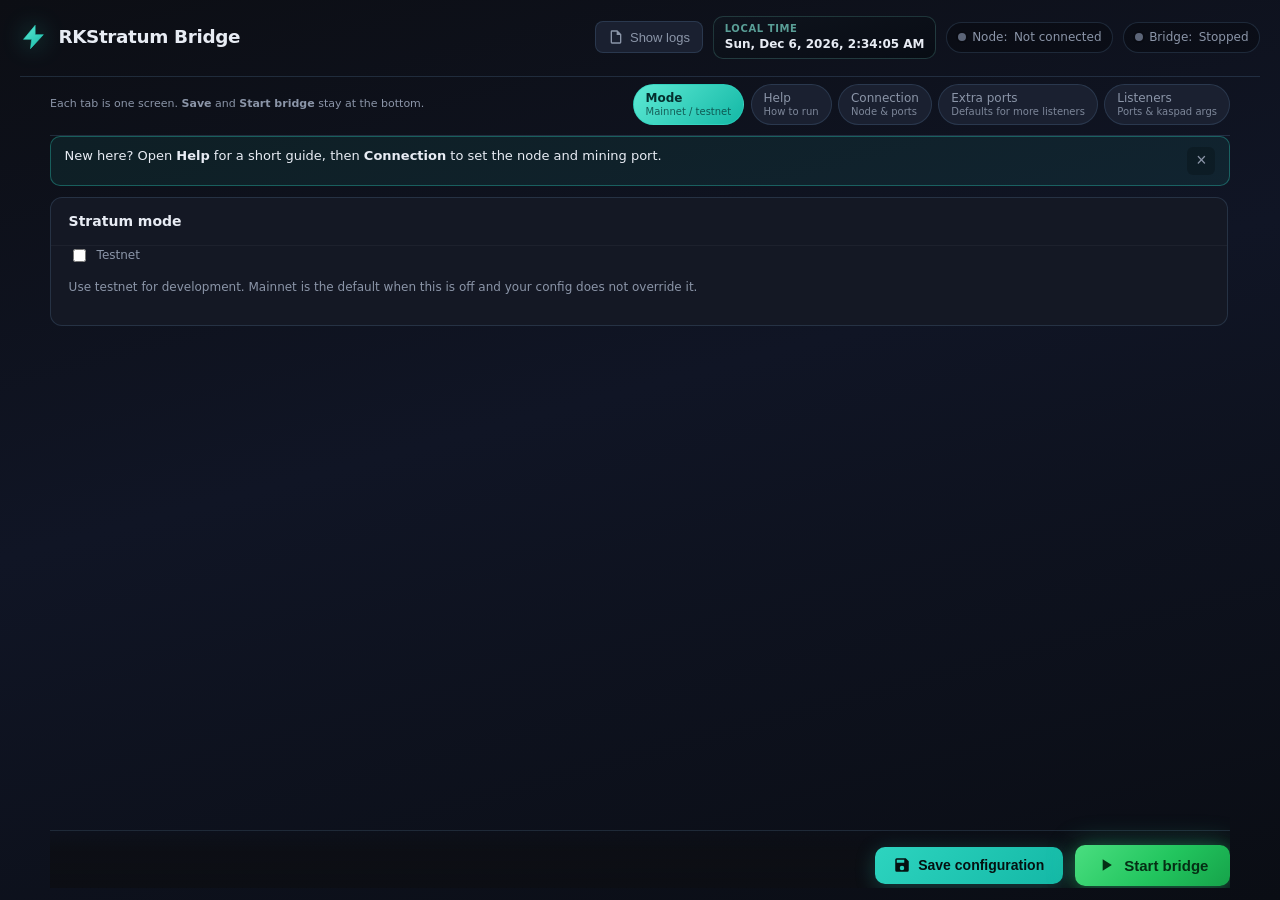
==== commit f8f665c7: "UI Clean up" ====
--- a/bridge-tauri/ui/index.html
+++ b/bridge-tauri/ui/index.html
@@ -83,6 +83,11 @@
       }
     }
     .setup-nav-btn {
+      display: inline-flex;
+      flex-direction: column;
+      align-items: flex-start;
+      text-align: left;
+      line-height: 1.2;
       padding: 0.38rem 0.75rem;
       border-radius: 999px;
       border: 1px solid var(--border);
@@ -102,6 +107,122 @@
       background: linear-gradient(135deg, #5eead4 0%, #14b8a6 100%);
       border-color: rgba(45, 212, 191, 0.55);
       font-weight: 600;
+    }
+    .setup-nav-btn {
+      align-items: flex-start;
+      text-align: left;
+      line-height: 1.2;
+    }
+    .setup-nav-btn__label { display: block; font-weight: inherit; }
+    .setup-nav-btn__sub {
+      display: block;
+      font-size: 10px;
+      font-weight: 500;
+      opacity: 0.88;
+      max-width: 8.5rem;
+      white-space: normal;
+    }
+    .setup-nav-btn:not(.is-active) .setup-nav-btn__sub { color: var(--muted); }
+    .setup-nav-btn.is-active .setup-nav-btn__sub { color: rgba(4, 47, 46, 0.82); }
+    .first-run-banner {
+      display: flex;
+      align-items: flex-start;
+      justify-content: space-between;
+      gap: 0.75rem;
+      margin-bottom: 0.65rem;
+      padding: 0.65rem 0.85rem;
+      border-radius: 10px;
+      border: 1px solid rgba(45, 212, 191, 0.35);
+      background: rgba(45, 212, 191, 0.08);
+      font-size: 13px;
+      color: var(--text);
+      line-height: 1.45;
+    }
+    .first-run-banner[hidden] { display: none !important; }
+    .first-run-banner p { margin: 0; flex: 1; min-width: 0; }
+    .first-run-banner__dismiss {
+      flex-shrink: 0;
+      width: 1.75rem;
+      height: 1.75rem;
+      border: none;
+      border-radius: 6px;
+      background: rgba(0,0,0,0.2);
+      color: var(--muted);
+      font-size: 1.1rem;
+      line-height: 1;
+      cursor: pointer;
+    }
+    .first-run-banner__dismiss:hover { color: var(--text); background: rgba(0,0,0,0.35); }
+    .quick-start-callout {
+      margin-bottom: 1.1rem;
+      padding: 0.85rem 1rem;
+      border-radius: 10px;
+      border: 1px solid rgba(45, 212, 191, 0.28);
+      background: linear-gradient(165deg, rgba(20, 28, 40, 0.95) 0%, rgba(15, 20, 32, 0.98) 100%);
+    }
+    .quick-start-steps {
+      margin: 0;
+      padding-left: 1.2rem;
+      color: var(--text);
+      font-size: 13px;
+      line-height: 1.55;
+    }
+    .quick-start-steps li { margin: 0.25rem 0; }
+    .btn-inline-link {
+      padding: 0;
+      border: none;
+      background: none;
+      color: var(--teal);
+      font-size: inherit;
+      font-family: inherit;
+      font-weight: 600;
+      cursor: pointer;
+      text-decoration: underline;
+      text-underline-offset: 2px;
+    }
+    .btn-inline-link:hover { color: #5eead4; }
+    .section-eyebrow {
+      font-size: 12px;
+      font-weight: 700;
+      color: var(--text);
+      margin: 0 0 0.2rem;
+      letter-spacing: 0.02em;
+    }
+    .section-eyebrow-hint {
+      margin: 0 0 0.65rem !important;
+      font-size: 12px;
+    }
+    .advanced-fold {
+      margin-top: 1rem;
+      border-radius: 10px;
+      border: 1px solid var(--border);
+      background: rgba(0, 0, 0, 0.18);
+      overflow: hidden;
+    }
+    .advanced-fold > summary {
+      list-style: none;
+      display: flex;
+      flex-wrap: wrap;
+      align-items: baseline;
+      gap: 0.35rem 0.75rem;
+      padding: 0.75rem 1rem;
+      cursor: pointer;
+      user-select: none;
+      font-weight: 600;
+      font-size: 13px;
+      color: var(--text);
+    }
+    .advanced-fold > summary::-webkit-details-marker { display: none; }
+    .advanced-fold__title { color: var(--teal); }
+    .advanced-fold__sub {
+      font-weight: 400;
+      font-size: 12px;
+      color: var(--muted);
+      flex: 1 1 100%;
+    }
+    .advanced-fold__body {
+      padding: 0 1rem 1rem;
+      border-top: 1px solid rgba(255,255,255,0.05);
     }
     .setup-nav-btn[data-setup-jump="detCpu"] { display: none; }
     .setup-nav-btn[data-setup-jump="detCpu"].is-cpu-nav-visible { display: inline-block; }
@@ -659,7 +780,7 @@
             <stop stop-color="#5eead4"/><stop offset="1" stop-color="#14b8a6"/>
           </linearGradient></defs>
         </svg>
-        <h1>Kaspa Stratum Bridge</h1>
+        <h1>RKStratum Bridge</h1>
       </div>
       <div class="top-actions">
         <button type="button" class="btn-ghost" id="btnLogs" title="Toggle log hints">
@@ -692,14 +813,36 @@
 
     <div id="view-setup">
     <nav class="setup-section-nav" aria-label="Setup sections">
-      <p class="setup-nav-hint">Each tab is its own screen; <strong>Save</strong> and <strong>Start bridge</strong> stay at the bottom.</p>
-      <button type="button" class="setup-nav-btn is-active" data-setup-jump="detStratum">Mode</button>
-      <button type="button" class="setup-nav-btn" data-setup-jump="detHow">Help</button>
-      <button type="button" class="setup-nav-btn" data-setup-jump="detGlobal">Connection</button>
-      <button type="button" class="setup-nav-btn" data-setup-jump="detInstanceDefaults">Instance defaults</button>
-      <button type="button" class="setup-nav-btn" data-setup-jump="detCpu" id="setupNavCpu">CPU miner</button>
-      <button type="button" class="setup-nav-btn" data-setup-jump="detInstances">Instances &amp; kaspad</button>
+      <p class="setup-nav-hint">Each tab is one screen. <strong>Save</strong> and <strong>Start bridge</strong> stay at the bottom.</p>
+      <button type="button" class="setup-nav-btn is-active" data-setup-jump="detStratum">
+        <span class="setup-nav-btn__label">Mode</span>
+        <span class="setup-nav-btn__sub">Mainnet / testnet</span>
+      </button>
+      <button type="button" class="setup-nav-btn" data-setup-jump="detHow">
+        <span class="setup-nav-btn__label">Help</span>
+        <span class="setup-nav-btn__sub">How to run</span>
+      </button>
+      <button type="button" class="setup-nav-btn" data-setup-jump="detGlobal">
+        <span class="setup-nav-btn__label">Connection</span>
+        <span class="setup-nav-btn__sub">Node &amp; ports</span>
+      </button>
+      <button type="button" class="setup-nav-btn" data-setup-jump="detInstanceDefaults">
+        <span class="setup-nav-btn__label">Extra ports</span>
+        <span class="setup-nav-btn__sub">Defaults for more listeners</span>
+      </button>
+      <button type="button" class="setup-nav-btn" data-setup-jump="detCpu" id="setupNavCpu">
+        <span class="setup-nav-btn__label">CPU miner</span>
+        <span class="setup-nav-btn__sub">Optional</span>
+      </button>
+      <button type="button" class="setup-nav-btn" data-setup-jump="detInstances">
+        <span class="setup-nav-btn__label">Listeners</span>
+        <span class="setup-nav-btn__sub">Ports &amp; kaspad args</span>
+      </button>
     </nav>
+    <div id="firstRunHint" class="first-run-banner" role="status" hidden>
+      <p>New here? Open <strong>Help</strong> for a short guide, then <strong>Connection</strong> to set the node and mining port.</p>
+      <button type="button" class="first-run-banner__dismiss" id="btnDismissFirstRun" aria-label="Dismiss tip">×</button>
+    </div>
     <main class="setup-main setup-pages-mode" id="setupScroll">
       <details class="card setup-page is-setup-active" id="detStratum" open>
         <summary>
@@ -722,7 +865,7 @@
         </summary>
         <div class="card-body">
           <p class="hint" style="margin-top:0;margin-bottom:1rem">
-            Run the bridge from this app: set global options on the <strong>Connection</strong> tab, then click <strong>Start bridge</strong>. The operator dashboard (bundled in this app) loads below the header. Use <strong>Stop bridge</strong> in the top bar when you are done (or <strong>Bridge → Stop bridge</strong> in the menu). If you reload the window (<kbd>F5</kbd>) while the bridge is still running, the app reconnects to the dashboard instead of showing only this setup screen.
+            <strong>Short version:</strong> open <strong>Connection</strong>, set your node address and Stratum port, then <strong>Save</strong> and <strong>Start bridge</strong>. The dashboard opens in this window. Use <strong>Stop bridge</strong> when finished (or <strong>Bridge → Stop bridge</strong> in the menu). Reloading (<kbd>F5</kbd>) while the bridge is running reconnects to the dashboard.
           </p>
           <div class="cta-row">
             <button type="button" class="btn-teal" id="btnDocs">
@@ -741,22 +884,36 @@
       <details class="card setup-page" id="detGlobal">
         <summary>
           <span class="summary-left">
-            Global Settings
-            <span class="summary-sub">These settings apply to all Stratum instances</span>
+            Connection
+            <span class="summary-sub">Node address, mining ports, and optional tuning</span>
           </span>
           <svg class="chev" viewBox="0 0 24 24" fill="currentColor"><path d="M7 10l5 5 5-5z"/></svg>
         </summary>
         <div class="card-body">
+          <div class="quick-start-callout" role="region" aria-label="Quick start">
+            <strong style="display:block;margin-bottom:0.45rem;font-size:13px;color:var(--teal);">Quick start</strong>
+            <p class="hint" style="margin:0 0 0.55rem">Typical single-listener setup:</p>
+            <ol class="quick-start-steps">
+              <li>Enter your <strong>Kaspa node address</strong> under Essential.</li>
+              <li>Set <strong>Stratum listen port</strong> (and difficulty if needed) under Mining ports.</li>
+              <li><strong>Save configuration</strong>, then <strong>Start bridge</strong> at the bottom.</li>
+            </ol>
+            <p class="hint" style="margin:0.65rem 0 0">Want the full walkthrough? Use the <button type="button" class="btn-inline-link" id="btnJumpHelp">Help</button> tab.</p>
+          </div>
+
           <div class="field span-2">
             <label for="config">Config file (optional)</label>
             <input type="text" id="config" autocomplete="off" placeholder="Path to config.yaml" />
             <p class="hint" id="configHint"></p>
           </div>
+
+          <p class="section-eyebrow">Essential</p>
+          <p class="hint section-eyebrow-hint">RPC address of your node and basic bridge timing.</p>
           <div class="form-pairs">
             <div class="form-pair">
               <label for="kaspadAddress">Kaspa node address</label>
               <input type="text" id="kaspadAddress" autocomplete="off" placeholder="localhost:16110" />
-              <label class="check-line"><input type="checkbox" id="printStatsCb" /><span>Print statistics</span></label>
+              <label class="check-line"><input type="checkbox" id="printStatsCb" /><span>Print statistics to console</span></label>
             </div>
             <div class="form-pair">
               <label for="blockWaitTimeMs">Block wait time (ms)</label>
@@ -764,73 +921,84 @@
               <label class="check-line"><input type="checkbox" id="logToFileCb" /><span>Log to file</span></label>
             </div>
           </div>
-          <p class="hint" style="margin-top:0.35rem">Checkboxes pass <code>--flag true</code> when checked; leave unchecked to use your config file defaults (not “force false”).</p>
-          <div class="setup-grid" style="margin-top:1rem">
-          <div class="field">
-            <label for="nodeMode">Node mode</label>
-            <select id="nodeMode">
-              <option value="">From config / default</option>
-              <option value="external">External kaspad (RPC)</option>
-              <option value="inprocess">In-process kaspad</option>
-            </select>
-          </div>
-          <div class="field">
-            <label for="appdir">App data directory (optional)</label>
-            <input type="text" id="appdir" autocomplete="off" placeholder="Kaspa node data dir" />
-            <p class="hint" id="appdirHint"></p>
-          </div>
-          <div class="field">
-            <label for="coinbase">Coinbase tag suffix (optional)</label>
-            <input type="text" id="coinbase" autocomplete="off" />
-          </div>
-          <div class="field">
-            <label for="webDashboardPort">Web dashboard port (optional)</label>
-            <input type="text" id="webDashboardPort" autocomplete="off" placeholder=":3030 or 0.0.0.0:3030" />
-          </div>
-          <div class="field">
-            <label for="healthCheckPort">Health check port (optional)</label>
-            <input type="text" id="healthCheckPort" autocomplete="off" placeholder=":8080" />
-          </div>
-          <div class="field">
-            <label for="sharesPerMin">Shares per minute target (optional)</label>
-            <input type="text" id="sharesPerMin" autocomplete="off" placeholder="30" />
-          </div>
-          <div class="field">
-            <label for="extranonceSize">Extranonce size (optional)</label>
-            <input type="text" id="extranonceSize" autocomplete="off" placeholder="2" />
-          </div>
-          </div>
-          <p class="section-label span-2">Single-instance CLI overrides</p>
+          <p class="hint" style="margin-top:0.35rem">Checked options turn features on for this run. Leave unchecked to follow your config file (not “force off”).</p>
+
+          <p class="section-eyebrow" style="margin-top:1rem">Mining ports — main listener</p>
+          <p class="hint section-eyebrow-hint">Where miners connect; optional metrics port and starting difficulty.</p>
           <div class="field-grid-3 span-2">
             <div class="field" style="margin-bottom:0">
               <label for="stratumPort">Stratum listen port</label>
               <input type="text" id="stratumPort" autocomplete="off" placeholder=":5555" />
             </div>
             <div class="field" style="margin-bottom:0">
-              <label for="promPort">Prometheus port</label>
-              <input type="text" id="promPort" autocomplete="off" placeholder=":2114" />
+              <label for="promPort" title="Prometheus scrape / metrics endpoint">Metrics port (Prometheus)</label>
+              <input type="text" id="promPort" autocomplete="off" placeholder=":2114" title="Prometheus metrics port" />
             </div>
             <div class="field" style="margin-bottom:0">
-              <label for="minShareDiff">Min share diff</label>
+              <label for="minShareDiff" title="Minimum share difficulty for this listener">Min share difficulty</label>
               <input type="text" id="minShareDiff" autocomplete="off" placeholder="e.g. 8192" />
             </div>
           </div>
-          <p class="hint span-2" style="margin-top:0">For several listeners, use the <strong>Instances &amp; kaspad</strong> tab. For explicit <code>false</code> flags, use <code>config.yaml</code>.</p>
-          <p class="section-label span-2" style="margin-top:0.75rem">Optional flags (enable via checkbox)</p>
-          <div class="check-grid span-2">
-            <label class="check-line"><input type="checkbox" id="varDiffCb" /><span>Variable difficulty</span></label>
-            <label class="check-line"><input type="checkbox" id="varDiffStatsCb" /><span>Variable difficulty stats</span></label>
-            <label class="check-line"><input type="checkbox" id="pow2ClampCb" /><span>Pow2 clamp</span></label>
-            <label class="check-line"><input type="checkbox" id="approximateGeoLookupCb" /><span>Approximate geo lookup</span></label>
-          </div>
+          <p class="hint span-2" style="margin-top:0.35rem">For <strong>multiple Stratum ports</strong>, use the <strong>Listeners</strong> tab. To turn options off via file, edit <code>config.yaml</code>.</p>
+
+          <details class="advanced-fold">
+            <summary>
+              <span class="advanced-fold__title">Advanced</span>
+              <span class="advanced-fold__sub">Node mode, data paths, dashboard &amp; health ports, variable difficulty…</span>
+            </summary>
+            <div class="advanced-fold__body">
+              <div class="setup-grid">
+                <div class="field">
+                  <label for="nodeMode">Node mode</label>
+                  <select id="nodeMode">
+                    <option value="">From config / default</option>
+                    <option value="external">External kaspad (RPC)</option>
+                    <option value="inprocess">In-process kaspad</option>
+                  </select>
+                </div>
+                <div class="field">
+                  <label for="appdir">App data directory (optional)</label>
+                  <input type="text" id="appdir" autocomplete="off" placeholder="Kaspa node data dir" />
+                  <p class="hint" id="appdirHint"></p>
+                </div>
+                <div class="field">
+                  <label for="coinbase">Coinbase tag suffix (optional)</label>
+                  <input type="text" id="coinbase" autocomplete="off" />
+                </div>
+                <div class="field">
+                  <label for="webDashboardPort">Web dashboard port (optional)</label>
+                  <input type="text" id="webDashboardPort" autocomplete="off" placeholder=":3030 or 0.0.0.0:3030" />
+                </div>
+                <div class="field">
+                  <label for="healthCheckPort">Health check port (optional)</label>
+                  <input type="text" id="healthCheckPort" autocomplete="off" placeholder=":8080" />
+                </div>
+                <div class="field">
+                  <label for="sharesPerMin">Shares per minute target (optional)</label>
+                  <input type="text" id="sharesPerMin" autocomplete="off" placeholder="30" />
+                </div>
+                <div class="field">
+                  <label for="extranonceSize">Extranonce size (optional)</label>
+                  <input type="text" id="extranonceSize" autocomplete="off" placeholder="2" />
+                </div>
+              </div>
+              <p class="section-label span-2" style="margin-top:0.75rem">Optional bridge flags</p>
+              <div class="check-grid span-2">
+                <label class="check-line"><input type="checkbox" id="varDiffCb" /><span>Variable difficulty</span></label>
+                <label class="check-line"><input type="checkbox" id="varDiffStatsCb" /><span>Variable difficulty stats</span></label>
+                <label class="check-line"><input type="checkbox" id="pow2ClampCb" /><span>Pow2 clamp</span></label>
+                <label class="check-line"><input type="checkbox" id="approximateGeoLookupCb" /><span>Approximate geo lookup</span></label>
+              </div>
+            </div>
+          </details>
         </div>
       </details>
 
       <details class="card setup-page" id="detInstanceDefaults">
         <summary>
           <span class="summary-left">
-            Instance CLI defaults
-            <span class="summary-sub">Optional <code>--instance-*</code> flags applied when starting extra listeners via <code>--instance</code></span>
+            Extra port defaults
+            <span class="summary-sub">Optional defaults for additional Stratum listeners</span>
           </span>
           <svg class="chev" viewBox="0 0 24 24" fill="currentColor"><path d="M7 10l5 5 5-5z"/></svg>
         </summary>
@@ -841,7 +1009,7 @@
               <input type="text" id="instanceSharesPerMin" autocomplete="off" placeholder="30" />
             </div>
           </div>
-          <p class="hint" style="margin-top:0.65rem">Applied as <code>--instance-*</code> when you add extra listeners on the <strong>Instances &amp; kaspad</strong> tab.</p>
+          <p class="hint" style="margin-top:0.65rem">Applied when you add rows on the <strong>Listeners</strong> tab (extra Stratum ports).</p>
           <div class="check-grid" style="margin-top:0.65rem">
             <label class="check-line"><input type="checkbox" id="instanceLogToFileCb" /><span>Instance log to file</span></label>
             <label class="check-line"><input type="checkbox" id="instanceVarDiffCb" /><span>Instance variable difficulty</span></label>
@@ -888,14 +1056,14 @@
       <details class="card setup-page" id="detInstances">
         <summary>
           <span class="summary-left">
-            Stratum instances
-            <span class="summary-sub">Configure multiple mining ports with different difficulty settings</span>
+            Listeners &amp; kaspad
+            <span class="summary-sub">Extra Stratum ports and optional in-process node arguments</span>
           </span>
           <svg class="chev" viewBox="0 0 24 24" fill="currentColor"><path d="M7 10l5 5 5-5z"/></svg>
         </summary>
         <div class="card-body">
           <div class="instances-toolbar">
-            <p class="hint" style="margin:0;flex:1;min-width:12rem">Each row becomes one <code>--instance</code> flag (port, difficulty, Prometheus).</p>
+            <p class="hint" style="margin:0;flex:1;min-width:12rem">Each row is an extra mining port (port, difficulty, metrics port).</p>
             <button type="button" class="btn-add-instance" id="btnAddInstance">+ Add instance</button>
           </div>
           <div id="instanceList" class="instance-list" aria-live="polite"></div>
